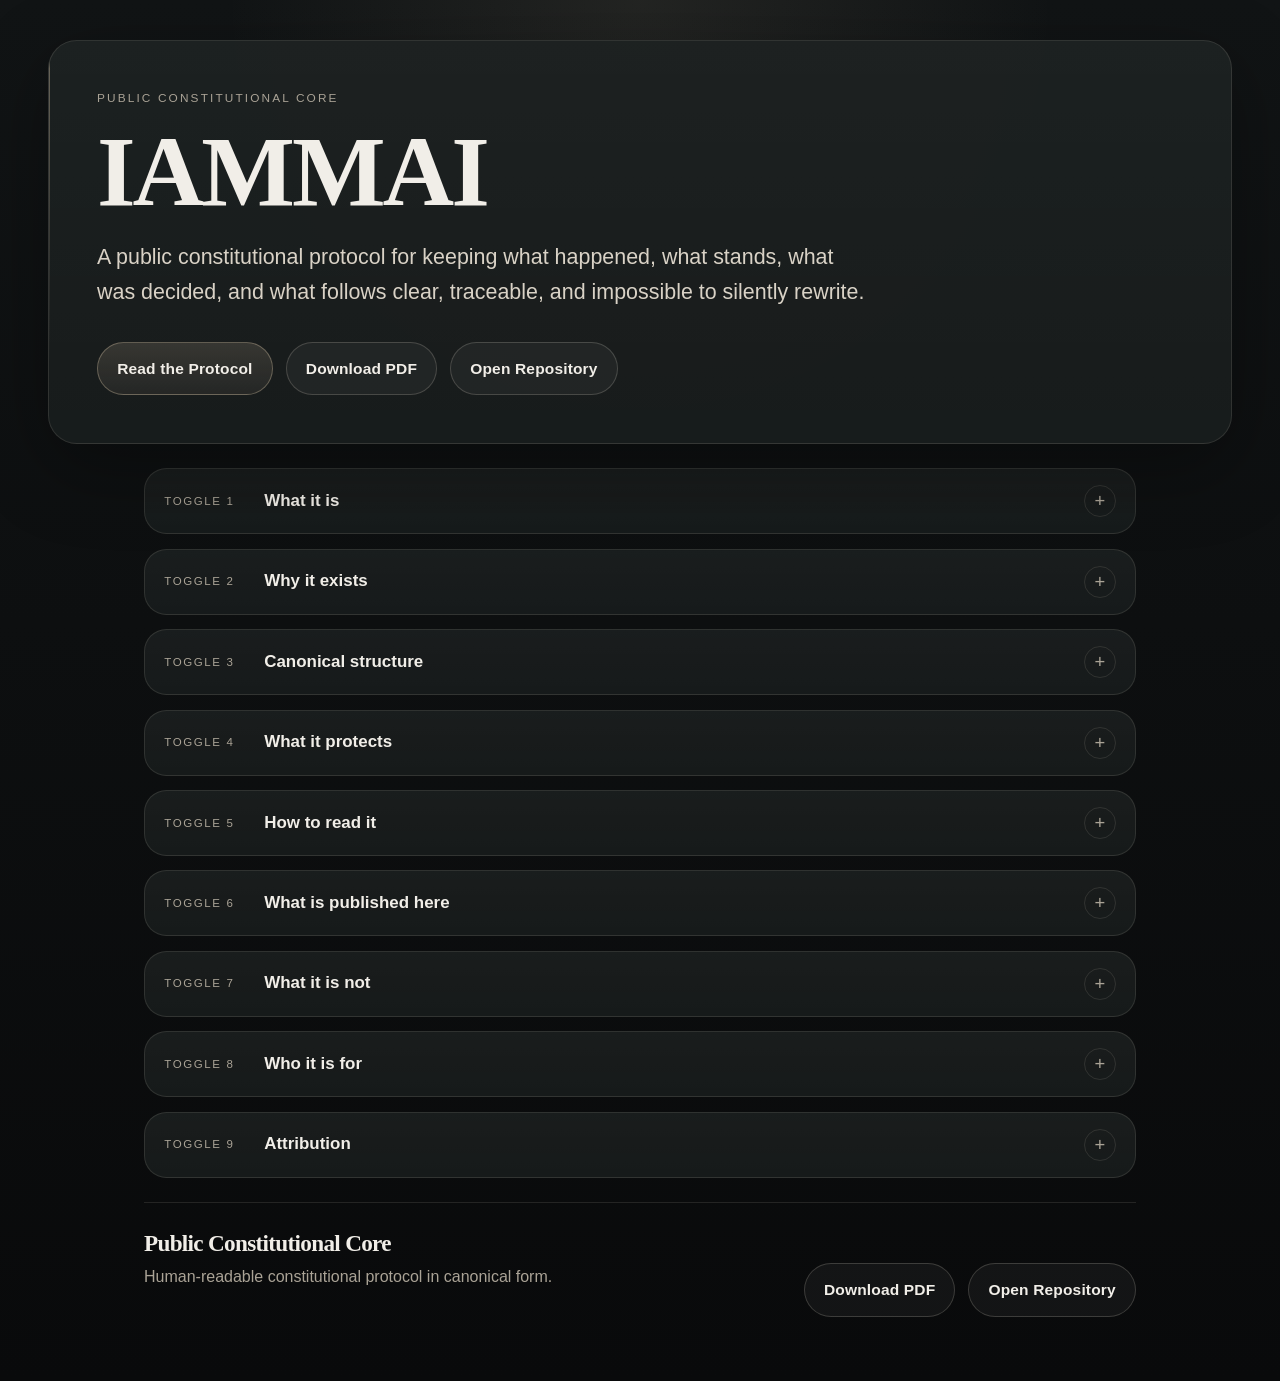
==== index.html @ abb59bab "Add files via upload" ====
<!doctype html>
<html lang="en">
<head>
  <meta charset="utf-8">
  <meta name="viewport" content="width=device-width, initial-scale=1">
  <title>IAMMAI</title>
  <meta name="description" content="IAMMAI is a public constitutional protocol for keeping what happened, what stands, what was decided, and what follows clear, traceable, and impossible to silently rewrite.">
  <meta name="theme-color" content="#0d0f10">
  <style>
    :root {
      --bg: #0d0f10;
      --bg-soft: #121516;
      --panel: rgba(20, 24, 24, 0.94);
      --panel-strong: rgba(24, 29, 29, 0.98);
      --line: rgba(226, 219, 205, 0.12);
      --line-strong: rgba(226, 219, 205, 0.2);
      --text: #f1eee8;
      --text-soft: #d9d2c6;
      --muted: #aaa396;
      --accent: #c4b69b;
      --accent-soft: rgba(196, 182, 155, 0.12);
      --shadow: 0 24px 80px rgba(0, 0, 0, 0.32);
      --radius: 1.4rem;
      --radius-sm: 1rem;
      --content-width: 62rem;
    }

    * {
      box-sizing: border-box;
    }

    html {
      color-scheme: dark;
      background: var(--bg);
    }

    body {
      margin: 0;
      min-height: 100vh;
      color: var(--text);
      font-family: "Avenir Next", "Segoe UI", "Helvetica Neue", sans-serif;
      line-height: 1.65;
      background:
        radial-gradient(circle at top, rgba(196, 182, 155, 0.1), transparent 26rem),
        linear-gradient(180deg, #111415 0%, #0d0f10 45%, #090a0b 100%);
    }

    body::before {
      content: "";
      position: fixed;
      inset: 0;
      pointer-events: none;
      background:
        linear-gradient(rgba(255, 255, 255, 0.028) 1px, transparent 1px),
        linear-gradient(90deg, rgba(255, 255, 255, 0.02) 1px, transparent 1px);
      background-size: 100% 5.25rem, 5.25rem 100%;
      mask-image: linear-gradient(180deg, rgba(0, 0, 0, 0.42), transparent 78%);
      opacity: 0.28;
    }

    a {
      color: inherit;
      text-decoration: none;
    }

    ::selection {
      background: rgba(196, 182, 155, 0.22);
      color: var(--text);
    }

    .shell {
      width: min(calc(100% - 2rem), 74rem);
      margin: 0 auto;
      padding: 1rem 0 4rem;
      position: relative;
    }

    .hero {
      position: relative;
      margin-top: clamp(0.5rem, 2vw, 1.5rem);
      padding: clamp(1.6rem, 4vw, 3rem);
      border: 1px solid var(--line);
      border-radius: calc(var(--radius) + 0.4rem);
      background:
        linear-gradient(180deg, rgba(255, 255, 255, 0.045), rgba(255, 255, 255, 0.018)),
        var(--panel);
      box-shadow: var(--shadow);
      overflow: hidden;
    }

    .hero::before {
      content: "";
      position: absolute;
      inset: 0 auto 0 0;
      width: 1px;
      background: linear-gradient(180deg, rgba(196, 182, 155, 0.7), transparent 80%);
      opacity: 0.7;
    }

    .hero__inner {
      max-width: var(--content-width);
    }

    .eyebrow {
      margin: 0 0 1rem;
      color: var(--muted);
      font-size: 0.74rem;
      letter-spacing: 0.18em;
      text-transform: uppercase;
    }

    .hero h1,
    .footer__title {
      margin: 0;
      font-family: "Iowan Old Style", "Palatino Linotype", "Book Antiqua", "New York", serif;
      font-weight: 600;
      letter-spacing: -0.03em;
    }

    .hero h1 {
      font-size: clamp(3.25rem, 9vw, 6.2rem);
      line-height: 0.95;
    }

    .hero__subtitle {
      max-width: 48rem;
      margin: 1.3rem 0 0;
      font-size: clamp(1.05rem, 2vw, 1.34rem);
      color: var(--text-soft);
    }

    .actions {
      display: flex;
      flex-wrap: wrap;
      gap: 0.8rem;
      margin-top: 2rem;
    }

    .button {
      display: inline-flex;
      align-items: center;
      justify-content: center;
      min-height: 3rem;
      padding: 0.8rem 1.2rem;
      border: 1px solid var(--line-strong);
      border-radius: 999px;
      background: rgba(255, 255, 255, 0.045);
      color: var(--text);
      font-size: 0.97rem;
      font-weight: 600;
      letter-spacing: 0.01em;
      transition: border-color 160ms ease, background-color 160ms ease, transform 160ms ease;
    }

    .button:hover {
      background: rgba(255, 255, 255, 0.08);
      border-color: rgba(226, 219, 205, 0.28);
      transform: translateY(-1px);
    }

    .button:focus-visible,
    summary:focus-visible {
      outline: 2px solid var(--accent);
      outline-offset: 2px;
    }

    .button--primary {
      background: linear-gradient(180deg, rgba(196, 182, 155, 0.18), rgba(196, 182, 155, 0.08));
      border-color: rgba(196, 182, 155, 0.38);
    }

    .content {
      max-width: var(--content-width);
      margin: 1.5rem auto 0;
    }

    .accordion-list {
      display: grid;
      gap: 0.9rem;
    }

    .accordion {
      border: 1px solid var(--line);
      border-radius: var(--radius);
      background:
        linear-gradient(180deg, rgba(255, 255, 255, 0.03), rgba(255, 255, 255, 0.016)),
        var(--panel);
      overflow: hidden;
      transition: border-color 180ms ease, background-color 180ms ease;
    }

    .accordion[open] {
      border-color: var(--line-strong);
      background:
        linear-gradient(180deg, rgba(255, 255, 255, 0.048), rgba(255, 255, 255, 0.02)),
        var(--panel-strong);
    }

    summary {
      display: grid;
      grid-template-columns: minmax(5.25rem, auto) 1fr auto;
      align-items: center;
      gap: 1rem;
      padding: 1rem 1.2rem;
      cursor: pointer;
      list-style: none;
    }

    summary::-webkit-details-marker {
      display: none;
    }

    .summary__index {
      color: var(--muted);
      font-size: 0.72rem;
      letter-spacing: 0.14em;
      text-transform: uppercase;
      white-space: nowrap;
    }

    .summary__title {
      font-size: 1.06rem;
      font-weight: 600;
      line-height: 1.35;
    }

    .summary__icon {
      width: 2rem;
      height: 2rem;
      display: grid;
      place-items: center;
      border: 1px solid var(--line);
      border-radius: 999px;
      color: var(--muted);
      font-size: 1.15rem;
      transition: transform 180ms ease, border-color 180ms ease, color 180ms ease;
    }

    .accordion[open] .summary__icon {
      transform: rotate(45deg);
      border-color: rgba(196, 182, 155, 0.38);
      color: var(--accent);
    }

    .accordion__body {
      padding: 0 1.2rem 1.35rem;
      color: var(--text-soft);
    }

    .accordion__body > :first-child {
      margin-top: 0;
    }

    .accordion__body p {
      margin: 0 0 1rem;
    }

    .accordion__body ul {
      margin: 0 0 1rem;
      padding-left: 1.2rem;
    }

    .accordion__body li {
      margin: 0.28rem 0;
    }

    .accordion__body li::marker {
      color: var(--accent);
    }

    .subhead {
      margin: 1.2rem 0 0.45rem;
      color: var(--muted);
      font-size: 0.76rem;
      letter-spacing: 0.16em;
      text-transform: uppercase;
    }

    .chain {
      margin: 1rem 0 1.15rem;
      padding: 0.95rem 1rem;
      border: 1px solid rgba(196, 182, 155, 0.18);
      border-radius: var(--radius-sm);
      background: var(--accent-soft);
      color: var(--text);
      font-family: "SF Mono", "Cascadia Code", "Menlo", monospace;
      font-size: 0.92rem;
      line-height: 1.8;
      overflow-x: auto;
    }

    .reading-step strong {
      color: var(--text);
      font-weight: 600;
    }

    .footer {
      max-width: var(--content-width);
      margin: 1.5rem auto 0;
      padding: 1.8rem 0 0;
      border-top: 1px solid var(--line);
      display: flex;
      flex-wrap: wrap;
      align-items: flex-start;
      justify-content: space-between;
      gap: 1.25rem;
    }

    .footer__copy {
      max-width: 34rem;
    }

    .footer__title {
      font-size: 1.45rem;
      line-height: 1.05;
    }

    .footer__text {
      margin: 0.5rem 0 0;
      color: var(--muted);
    }

    @media (max-width: 640px) {
      .shell {
        width: min(calc(100% - 1rem), 74rem);
        padding-bottom: 2.75rem;
      }

      .hero,
      .accordion__body,
      summary {
        padding-left: 1rem;
        padding-right: 1rem;
      }

      summary {
        grid-template-columns: 1fr auto;
      }

      .summary__index {
        grid-column: 1 / -1;
      }

      .hero h1 {
        font-size: clamp(2.7rem, 18vw, 4rem);
      }
    }

    @media (prefers-reduced-motion: reduce) {
      *,
      *::before,
      *::after {
        animation: none !important;
        transition: none !important;
        scroll-behavior: auto !important;
      }
    }
  </style>
</head>
<body>
  <main class="shell">
    <section class="hero" aria-labelledby="hero-title">
      <div class="hero__inner">
        <p class="eyebrow">Public Constitutional Core</p>
        <h1 id="hero-title">IAMMAI</h1>
        <p class="hero__subtitle">A public constitutional protocol for keeping what happened, what stands, what was decided, and what follows clear, traceable, and impossible to silently rewrite.</p>
        <div class="actions">
          <a class="button button--primary" href="./IAMMAI_Public_Constitutional_Protocol_v1.0.pdf" target="_blank" rel="noreferrer">Read the Protocol</a>
          <a class="button" href="./IAMMAI_Public_Constitutional_Protocol_v1.0.pdf" download aria-label="Download IAMMAI Public Constitutional Protocol PDF">Download PDF</a>
          <a class="button" href="./README.md" aria-label="Open repository entry">Open Repository</a>
        </div>
      </div>
    </section>

    <section class="content" aria-label="Protocol overview">
      <div class="accordion-list">
        <details class="accordion">
          <summary>
            <span class="summary__index">Toggle 1</span>
            <span class="summary__title">What it is</span>
            <span class="summary__icon" aria-hidden="true">+</span>
          </summary>
          <div class="accordion__body">
            <p>IAMMAI is a public constitutional protocol.</p>
            <p>It defines the core grammar by which candidate material may become standing state without:</p>
            <ul>
              <li>semantic collapse,</li>
              <li>silent rewrite,</li>
              <li>lineage loss,</li>
              <li>or illegitimate transition.</li>
            </ul>
            <p>In simple terms:</p>
            <p>IAMMAI exists to keep what is real, what stands, what changes, and what follows from being blurred together.</p>
          </div>
        </details>

        <details class="accordion">
          <summary>
            <span class="summary__index">Toggle 2</span>
            <span class="summary__title">Why it exists</span>
            <span class="summary__icon" aria-hidden="true">+</span>
          </summary>
          <div class="accordion__body">
            <p>Complex systems rarely fail because nothing happened.<br>They fail because distinctions collapse.</p>
            <p>Signal is treated like truth.<br>Truth is treated like decision.<br>Decision is treated like consequence.<br>Correction is treated like overwrite.<br>Authority is confused with source.<br>History is rewritten by convenience.</p>
            <p>IAMMAI exists to prevent that.</p>
            <p>It gives systems a law-like structure for:</p>
            <ul>
              <li>standing,</li>
              <li>lineage,</li>
              <li>bounded authority,</li>
              <li>contribution distinction,</li>
              <li>and traceable change.</li>
            </ul>
          </div>
        </details>

        <details class="accordion">
          <summary>
            <span class="summary__index">Toggle 3</span>
            <span class="summary__title">Canonical structure</span>
            <span class="summary__icon" aria-hidden="true">+</span>
          </summary>
          <div class="accordion__body">
            <p>IAMMAI is built around one canonical chain:</p>
            <div class="chain">signal &rarr; acceptance &rarr; scope &rarr; presence &rarr; threshold &rarr; truth &rarr; continuity &rarr; decision &rarr; consequence</div>
            <p>This chain is divided into two regimes:</p>
            <p class="subhead">Preparation</p>
            <ul>
              <li>signal</li>
              <li>acceptance</li>
              <li>scope</li>
              <li>presence</li>
              <li>threshold</li>
            </ul>
            <p class="subhead">Standing state</p>
            <ul>
              <li>truth</li>
              <li>continuity</li>
              <li>decision</li>
              <li>consequence</li>
            </ul>
            <p>It also preserves two orthogonal controls:</p>
            <p class="subhead">HOLD</p>
            <p>Containment without becoming a phase.</p>
            <p class="subhead">Resolution</p>
            <p>Only:</p>
            <ul>
              <li>Finalize</li>
              <li>Invalidate</li>
              <li>Evolve</li>
            </ul>
            <p>No hidden fourth outcome is allowed.</p>
          </div>
        </details>

        <details class="accordion">
          <summary>
            <span class="summary__index">Toggle 4</span>
            <span class="summary__title">What it protects</span>
            <span class="summary__icon" aria-hidden="true">+</span>
          </summary>
          <div class="accordion__body">
            <p>IAMMAI protects the separation between:</p>
            <ul>
              <li>what appears</li>
              <li>what may count</li>
              <li>what stands</li>
              <li>what changes</li>
              <li>who may act</li>
              <li>who contributed what</li>
              <li>and what follows</li>
            </ul>
            <p>Its role is not to make systems more dramatic.<br>Its role is to make them harder to corrupt.</p>
          </div>
        </details>

        <details class="accordion">
          <summary>
            <span class="summary__index">Toggle 5</span>
            <span class="summary__title">How to read it</span>
            <span class="summary__icon" aria-hidden="true">+</span>
          </summary>
          <div class="accordion__body">
            <p>IAMMAI should be read as a constitutional core.</p>
            <p>The easiest way to enter it is:</p>
            <p class="reading-step"><strong>First: notice the distinctions</strong><br>What is being kept apart?</p>
            <p class="reading-step"><strong>Second: notice the order</strong><br>What must come before what?</p>
            <p class="reading-step"><strong>Third: notice the anti-collapse logic</strong><br>What kinds of confusion is the protocol explicitly preventing?</p>
            <p>IAMMAI is not trying to explain everything.<br>It is trying to keep the most important things from silently corrupting each other.</p>
          </div>
        </details>

        <details class="accordion">
          <summary>
            <span class="summary__index">Toggle 6</span>
            <span class="summary__title">What is published here</span>
            <span class="summary__icon" aria-hidden="true">+</span>
          </summary>
          <div class="accordion__body">
            <p>This publication contains the public constitutional core of IAMMAI.</p>
            <p>It includes:</p>
            <ul>
              <li>canonical order</li>
              <li>standing logic</li>
              <li>containment</li>
              <li>lawful resolution</li>
              <li>lineage</li>
              <li>governance</li>
              <li>contribution</li>
              <li>representation</li>
              <li>conformance</li>
            </ul>
            <p>This is the law-like center of the work.</p>
          </div>
        </details>

        <details class="accordion">
          <summary>
            <span class="summary__index">Toggle 7</span>
            <span class="summary__title">What it is not</span>
            <span class="summary__icon" aria-hidden="true">+</span>
          </summary>
          <div class="accordion__body">
            <p>IAMMAI is not:</p>
            <ul>
              <li>a product manual</li>
              <li>a software implementation</li>
              <li>a motivational philosophy</li>
              <li>a generalized metaphysics</li>
              <li>a marketing surface</li>
            </ul>
            <p>It is the constitutional core.</p>
            <p>That restraint is intentional.</p>
          </div>
        </details>

        <details class="accordion">
          <summary>
            <span class="summary__index">Toggle 8</span>
            <span class="summary__title">Who it is for</span>
            <span class="summary__icon" aria-hidden="true">+</span>
          </summary>
          <div class="accordion__body">
            <p>IAMMAI is most relevant to people working where semantic integrity matters.</p>
            <p>This includes:</p>
            <ul>
              <li>systems architects</li>
              <li>protocol designers</li>
              <li>governance engineers</li>
              <li>auditors</li>
              <li>implementation designers</li>
              <li>builders of human-machine systems</li>
            </ul>
            <p>It may also resonate with anyone working on:</p>
            <ul>
              <li>traceability</li>
              <li>lawful state transition</li>
              <li>anti-collapse design</li>
              <li>bounded co-agency</li>
            </ul>
          </div>
        </details>

        <details class="accordion">
          <summary>
            <span class="summary__index">Toggle 9</span>
            <span class="summary__title">Attribution</span>
            <span class="summary__icon" aria-hidden="true">+</span>
          </summary>
          <div class="accordion__body">
            <p>Originating author and public release authority:<br>Marko Markota</p>
            <p>Historical lineage note:<br>Selected preconstitutional lineage references are preserved separately as non-normative historical material and do not supersede this constitutional core.</p>
          </div>
        </details>
      </div>
    </section>

    <footer class="footer">
      <div class="footer__copy">
        <h2 class="footer__title">Public Constitutional Core</h2>
        <p class="footer__text">Human-readable constitutional protocol in canonical form.</p>
      </div>
      <div class="actions">
        <a class="button" href="./IAMMAI_Public_Constitutional_Protocol_v1.0.pdf" download aria-label="Download IAMMAI Public Constitutional Protocol PDF">Download PDF</a>
        <a class="button" href="./README.md" aria-label="Open repository entry">Open Repository</a>
      </div>
    </footer>
  </main>
</body>
</html>
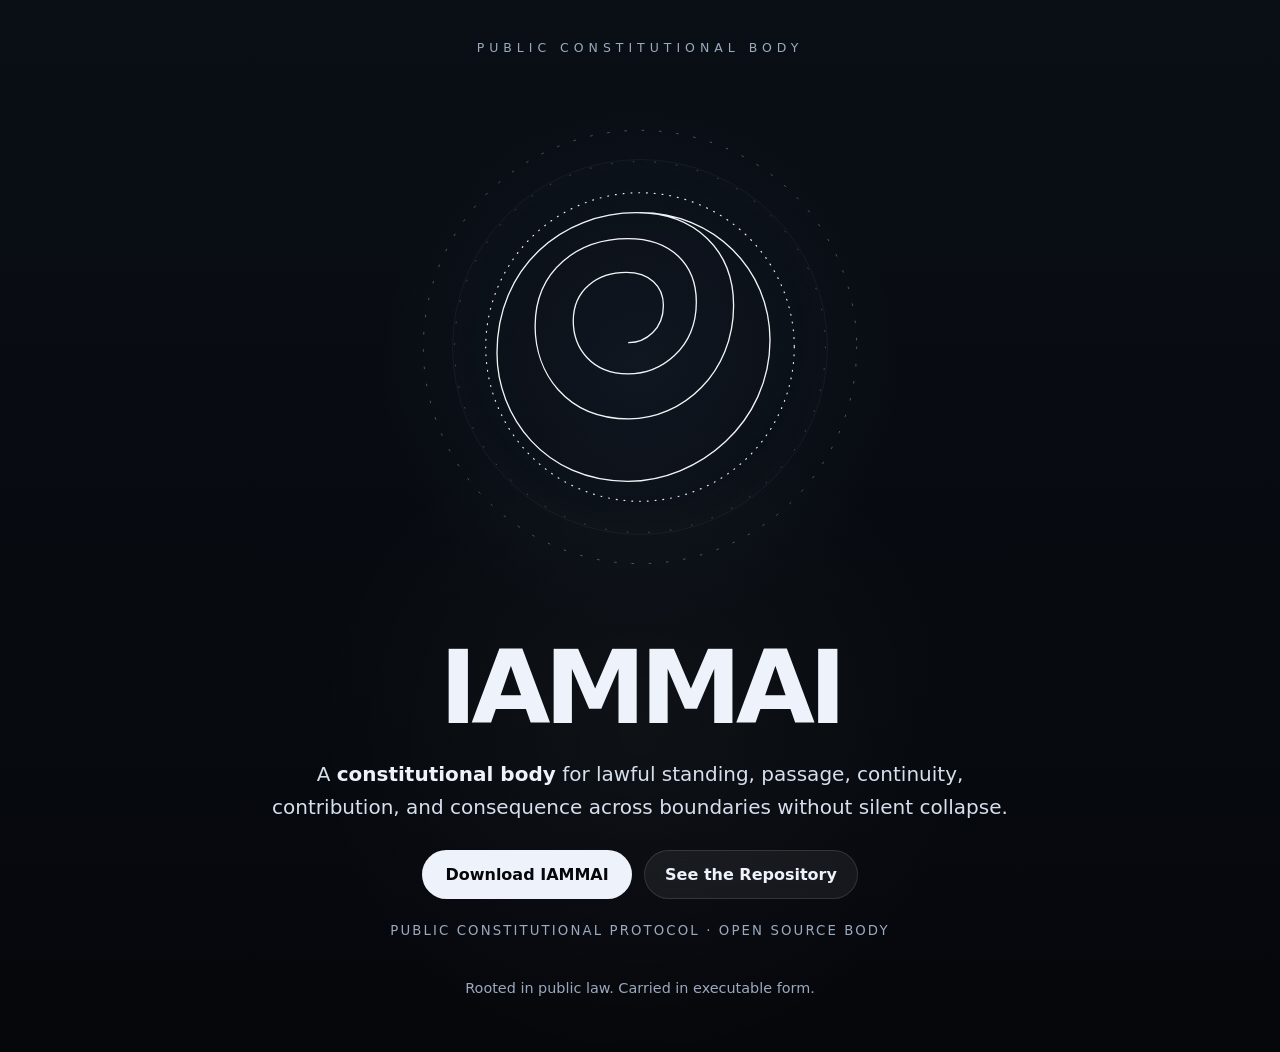
==== commit 90fc450a: "Add files via upload" ====
--- a/index.html
+++ b/index.html
@@ -1,591 +1,398 @@
 <!doctype html>
 <html lang="en">
-<head>
-  <meta charset="utf-8">
-  <meta name="viewport" content="width=device-width, initial-scale=1">
-  <title>IAMMAI</title>
-  <meta name="description" content="IAMMAI is a public constitutional protocol for keeping what happened, what stands, what was decided, and what follows clear, traceable, and impossible to silently rewrite.">
-  <meta name="theme-color" content="#0d0f10">
-  <style>
-    :root {
-      --bg: #0d0f10;
-      --bg-soft: #121516;
-      --panel: rgba(20, 24, 24, 0.94);
-      --panel-strong: rgba(24, 29, 29, 0.98);
-      --line: rgba(226, 219, 205, 0.12);
-      --line-strong: rgba(226, 219, 205, 0.2);
-      --text: #f1eee8;
-      --text-soft: #d9d2c6;
-      --muted: #aaa396;
-      --accent: #c4b69b;
-      --accent-soft: rgba(196, 182, 155, 0.12);
-      --shadow: 0 24px 80px rgba(0, 0, 0, 0.32);
-      --radius: 1.4rem;
-      --radius-sm: 1rem;
-      --content-width: 62rem;
-    }
-
-    * {
-      box-sizing: border-box;
-    }
-
-    html {
-      color-scheme: dark;
-      background: var(--bg);
-    }
-
-    body {
-      margin: 0;
-      min-height: 100vh;
-      color: var(--text);
-      font-family: "Avenir Next", "Segoe UI", "Helvetica Neue", sans-serif;
-      line-height: 1.65;
-      background:
-        radial-gradient(circle at top, rgba(196, 182, 155, 0.1), transparent 26rem),
-        linear-gradient(180deg, #111415 0%, #0d0f10 45%, #090a0b 100%);
-    }
-
-    body::before {
-      content: "";
-      position: fixed;
-      inset: 0;
-      pointer-events: none;
-      background:
-        linear-gradient(rgba(255, 255, 255, 0.028) 1px, transparent 1px),
-        linear-gradient(90deg, rgba(255, 255, 255, 0.02) 1px, transparent 1px);
-      background-size: 100% 5.25rem, 5.25rem 100%;
-      mask-image: linear-gradient(180deg, rgba(0, 0, 0, 0.42), transparent 78%);
-      opacity: 0.28;
-    }
-
-    a {
-      color: inherit;
-      text-decoration: none;
-    }
-
-    ::selection {
-      background: rgba(196, 182, 155, 0.22);
-      color: var(--text);
-    }
-
-    .shell {
-      width: min(calc(100% - 2rem), 74rem);
-      margin: 0 auto;
-      padding: 1rem 0 4rem;
-      position: relative;
-    }
-
-    .hero {
-      position: relative;
-      margin-top: clamp(0.5rem, 2vw, 1.5rem);
-      padding: clamp(1.6rem, 4vw, 3rem);
-      border: 1px solid var(--line);
-      border-radius: calc(var(--radius) + 0.4rem);
-      background:
-        linear-gradient(180deg, rgba(255, 255, 255, 0.045), rgba(255, 255, 255, 0.018)),
-        var(--panel);
-      box-shadow: var(--shadow);
-      overflow: hidden;
-    }
-
-    .hero::before {
-      content: "";
-      position: absolute;
-      inset: 0 auto 0 0;
-      width: 1px;
-      background: linear-gradient(180deg, rgba(196, 182, 155, 0.7), transparent 80%);
-      opacity: 0.7;
-    }
-
-    .hero__inner {
-      max-width: var(--content-width);
-    }
-
-    .eyebrow {
-      margin: 0 0 1rem;
-      color: var(--muted);
-      font-size: 0.74rem;
-      letter-spacing: 0.18em;
-      text-transform: uppercase;
-    }
-
-    .hero h1,
-    .footer__title {
-      margin: 0;
-      font-family: "Iowan Old Style", "Palatino Linotype", "Book Antiqua", "New York", serif;
-      font-weight: 600;
-      letter-spacing: -0.03em;
-    }
-
-    .hero h1 {
-      font-size: clamp(3.25rem, 9vw, 6.2rem);
-      line-height: 0.95;
-    }
-
-    .hero__subtitle {
-      max-width: 48rem;
-      margin: 1.3rem 0 0;
-      font-size: clamp(1.05rem, 2vw, 1.34rem);
-      color: var(--text-soft);
-    }
-
-    .actions {
-      display: flex;
-      flex-wrap: wrap;
-      gap: 0.8rem;
-      margin-top: 2rem;
-    }
-
-    .button {
-      display: inline-flex;
-      align-items: center;
-      justify-content: center;
-      min-height: 3rem;
-      padding: 0.8rem 1.2rem;
-      border: 1px solid var(--line-strong);
-      border-radius: 999px;
-      background: rgba(255, 255, 255, 0.045);
-      color: var(--text);
-      font-size: 0.97rem;
-      font-weight: 600;
-      letter-spacing: 0.01em;
-      transition: border-color 160ms ease, background-color 160ms ease, transform 160ms ease;
-    }
-
-    .button:hover {
-      background: rgba(255, 255, 255, 0.08);
-      border-color: rgba(226, 219, 205, 0.28);
-      transform: translateY(-1px);
-    }
-
-    .button:focus-visible,
-    summary:focus-visible {
-      outline: 2px solid var(--accent);
-      outline-offset: 2px;
-    }
-
-    .button--primary {
-      background: linear-gradient(180deg, rgba(196, 182, 155, 0.18), rgba(196, 182, 155, 0.08));
-      border-color: rgba(196, 182, 155, 0.38);
-    }
-
-    .content {
-      max-width: var(--content-width);
-      margin: 1.5rem auto 0;
-    }
-
-    .accordion-list {
-      display: grid;
-      gap: 0.9rem;
-    }
-
-    .accordion {
-      border: 1px solid var(--line);
-      border-radius: var(--radius);
-      background:
-        linear-gradient(180deg, rgba(255, 255, 255, 0.03), rgba(255, 255, 255, 0.016)),
-        var(--panel);
-      overflow: hidden;
-      transition: border-color 180ms ease, background-color 180ms ease;
-    }
-
-    .accordion[open] {
-      border-color: var(--line-strong);
-      background:
-        linear-gradient(180deg, rgba(255, 255, 255, 0.048), rgba(255, 255, 255, 0.02)),
-        var(--panel-strong);
-    }
-
-    summary {
-      display: grid;
-      grid-template-columns: minmax(5.25rem, auto) 1fr auto;
-      align-items: center;
-      gap: 1rem;
-      padding: 1rem 1.2rem;
-      cursor: pointer;
-      list-style: none;
-    }
-
-    summary::-webkit-details-marker {
-      display: none;
-    }
-
-    .summary__index {
-      color: var(--muted);
-      font-size: 0.72rem;
-      letter-spacing: 0.14em;
-      text-transform: uppercase;
-      white-space: nowrap;
-    }
-
-    .summary__title {
-      font-size: 1.06rem;
-      font-weight: 600;
-      line-height: 1.35;
-    }
-
-    .summary__icon {
-      width: 2rem;
-      height: 2rem;
-      display: grid;
-      place-items: center;
-      border: 1px solid var(--line);
-      border-radius: 999px;
-      color: var(--muted);
-      font-size: 1.15rem;
-      transition: transform 180ms ease, border-color 180ms ease, color 180ms ease;
-    }
-
-    .accordion[open] .summary__icon {
-      transform: rotate(45deg);
-      border-color: rgba(196, 182, 155, 0.38);
-      color: var(--accent);
-    }
-
-    .accordion__body {
-      padding: 0 1.2rem 1.35rem;
-      color: var(--text-soft);
-    }
-
-    .accordion__body > :first-child {
-      margin-top: 0;
-    }
-
-    .accordion__body p {
-      margin: 0 0 1rem;
-    }
-
-    .accordion__body ul {
-      margin: 0 0 1rem;
-      padding-left: 1.2rem;
-    }
-
-    .accordion__body li {
-      margin: 0.28rem 0;
-    }
-
-    .accordion__body li::marker {
-      color: var(--accent);
-    }
-
-    .subhead {
-      margin: 1.2rem 0 0.45rem;
-      color: var(--muted);
-      font-size: 0.76rem;
-      letter-spacing: 0.16em;
-      text-transform: uppercase;
-    }
-
-    .chain {
-      margin: 1rem 0 1.15rem;
-      padding: 0.95rem 1rem;
-      border: 1px solid rgba(196, 182, 155, 0.18);
-      border-radius: var(--radius-sm);
-      background: var(--accent-soft);
-      color: var(--text);
-      font-family: "SF Mono", "Cascadia Code", "Menlo", monospace;
-      font-size: 0.92rem;
-      line-height: 1.8;
-      overflow-x: auto;
-    }
-
-    .reading-step strong {
-      color: var(--text);
-      font-weight: 600;
-    }
-
-    .footer {
-      max-width: var(--content-width);
-      margin: 1.5rem auto 0;
-      padding: 1.8rem 0 0;
-      border-top: 1px solid var(--line);
-      display: flex;
-      flex-wrap: wrap;
-      align-items: flex-start;
-      justify-content: space-between;
-      gap: 1.25rem;
-    }
-
-    .footer__copy {
-      max-width: 34rem;
-    }
-
-    .footer__title {
-      font-size: 1.45rem;
-      line-height: 1.05;
-    }
-
-    .footer__text {
-      margin: 0.5rem 0 0;
-      color: var(--muted);
-    }
-
-    @media (max-width: 640px) {
+  <head>
+    <meta charset="UTF-8" />
+    <meta name="viewport" content="width=device-width, initial-scale=1.0" />
+    <title>IAMMAI</title>
+    <meta
+      name="description"
+      content="IAMMAI is a public constitutional protocol for lawful standing, lawful passage, lawful continuity, and lawful consequence across human, machine, and hybrid systems."
+    />
+    <style>
+      :root {
+        --bg: #05070b;
+        --bg2: #0a0f16;
+        --fg: #eef3fb;
+        --muted: #9ba9bf;
+        --line: rgba(255, 255, 255, 0.12);
+        --line-2: rgba(255, 255, 255, 0.22);
+        --glow: rgba(157, 208, 255, 0.15);
+        --btn: #eef3fb;
+        --btn-fg: #05070b;
+        --btn2: rgba(255, 255, 255, 0.06);
+      }
+
+      * {
+        box-sizing: border-box;
+      }
+      html,
+      body {
+        margin: 0;
+        min-height: 100%;
+        background:
+          radial-gradient(
+            circle at 50% 35%,
+            rgba(98, 147, 205, 0.08),
+            transparent 28%
+          ),
+          radial-gradient(
+            circle at 50% 70%,
+            rgba(255, 255, 255, 0.03),
+            transparent 34%
+          ),
+          linear-gradient(180deg, var(--bg2), var(--bg));
+        color: var(--fg);
+        font-family:
+          Inter,
+          ui-sans-serif,
+          system-ui,
+          -apple-system,
+          BlinkMacSystemFont,
+          "Segoe UI",
+          sans-serif;
+        overflow-x: hidden;
+      }
+
+      .page {
+        min-height: 100vh;
+        display: grid;
+        place-items: center;
+        padding: 40px 20px 56px;
+        position: relative;
+        isolation: isolate;
+      }
+
+      .noise,
+      .vignette,
+      .grid {
+        position: fixed;
+        inset: 0;
+        pointer-events: none;
+      }
+
+      .grid {
+        background-image:
+          linear-gradient(rgba(255, 255, 255, 0.03) 1px, transparent 1px),
+          linear-gradient(90deg, rgba(255, 255, 255, 0.03) 1px, transparent 1px);
+        background-size: 56px 56px;
+        mask-image: radial-gradient(
+          circle at 50% 50%,
+          black 30%,
+          transparent 78%
+        );
+        opacity: 0.18;
+        z-index: -3;
+      }
+
+      .vignette {
+        background: radial-gradient(
+          circle at 50% 42%,
+          transparent 35%,
+          rgba(0, 0, 0, 0.45) 100%
+        );
+        z-index: -2;
+      }
+
+      .noise {
+        opacity: 0.04;
+        z-index: -1;
+        background-image: radial-gradient(
+          circle,
+          #fff 0.8px,
+          transparent 0.8px
+        );
+        background-size: 24px 24px;
+      }
+
       .shell {
-        width: min(calc(100% - 1rem), 74rem);
-        padding-bottom: 2.75rem;
-      }
-
-      .hero,
-      .accordion__body,
-      summary {
-        padding-left: 1rem;
-        padding-right: 1rem;
-      }
-
-      summary {
-        grid-template-columns: 1fr auto;
-      }
-
-      .summary__index {
-        grid-column: 1 / -1;
-      }
-
-      .hero h1 {
-        font-size: clamp(2.7rem, 18vw, 4rem);
-      }
-    }
-
-    @media (prefers-reduced-motion: reduce) {
-      *,
-      *::before,
-      *::after {
-        animation: none !important;
-        transition: none !important;
-        scroll-behavior: auto !important;
-      }
-    }
-  </style>
-</head>
-<body>
-  <main class="shell">
-    <section class="hero" aria-labelledby="hero-title">
-      <div class="hero__inner">
-        <p class="eyebrow">Public Constitutional Core</p>
-        <h1 id="hero-title">IAMMAI</h1>
-        <p class="hero__subtitle">A public constitutional protocol for keeping what happened, what stands, what was decided, and what follows clear, traceable, and impossible to silently rewrite.</p>
-        <div class="actions">
-          <a class="button button--primary" href="./IAMMAI_Public_Constitutional_Protocol_v1.0.pdf" target="_blank" rel="noreferrer">Read the Protocol</a>
-          <a class="button" href="./IAMMAI_Public_Constitutional_Protocol_v1.0.pdf" download aria-label="Download IAMMAI Public Constitutional Protocol PDF">Download PDF</a>
-          <a class="button" href="./README.md" aria-label="Open repository entry">Open Repository</a>
+        width: min(920px, 100%);
+        display: grid;
+        justify-items: center;
+        gap: 22px;
+        text-align: center;
+      }
+
+      .mark {
+        letter-spacing: 0.4em;
+        text-transform: uppercase;
+        font-size: 0.78rem;
+        color: var(--muted);
+        margin-bottom: 4px;
+      }
+
+      h1 {
+        margin: 0;
+        font-size: clamp(2.8rem, 8vw, 6.6rem);
+        line-height: 0.95;
+        letter-spacing: -0.06em;
+        font-weight: 700;
+      }
+
+      .sub {
+        width: min(760px, 100%);
+        margin: 0;
+        font-size: clamp(1rem, 2vw, 1.25rem);
+        line-height: 1.65;
+        color: #d6dfec;
+      }
+
+      .sub strong {
+        font-weight: 600;
+        color: var(--fg);
+      }
+
+      .cta-row {
+        display: flex;
+        gap: 12px;
+        flex-wrap: wrap;
+        justify-content: center;
+        margin-top: 4px;
+      }
+
+      .btn {
+        appearance: none;
+        border: 1px solid var(--line);
+        padding: 14px 20px;
+        min-width: 210px;
+        border-radius: 999px;
+        text-decoration: none;
+        color: var(--fg);
+        background: var(--btn2);
+        backdrop-filter: blur(8px);
+        font-weight: 600;
+        transition:
+          transform 180ms ease,
+          border-color 180ms ease,
+          background 180ms ease,
+          box-shadow 180ms ease;
+        box-shadow: 0 0 0 rgba(0, 0, 0, 0);
+      }
+
+      .btn:hover {
+        transform: translateY(-1px);
+        border-color: var(--line-2);
+        box-shadow: 0 10px 30px rgba(0, 0, 0, 0.28);
+      }
+
+      .btn.primary {
+        background: var(--btn);
+        color: var(--btn-fg);
+        border-color: transparent;
+      }
+
+      .ring-wrap {
+        position: relative;
+        width: min(72vw, 520px);
+        aspect-ratio: 1;
+        margin: 6px 0 10px;
+        display: grid;
+        place-items: center;
+        filter: drop-shadow(0 0 34px var(--glow));
+      }
+
+      .ring-wrap::before {
+        content: "";
+        position: absolute;
+        width: 72%;
+        height: 72%;
+        border-radius: 50%;
+        border: 1px solid rgba(255, 255, 255, 0.05);
+        box-shadow: inset 0 0 35px rgba(255, 255, 255, 0.025);
+      }
+
+      svg {
+        width: 100%;
+        height: 100%;
+        overflow: visible;
+      }
+
+      .ring {
+        fill: none;
+        stroke-linecap: round;
+        transform-origin: 50% 50%;
+        animation: spin 16s linear infinite;
+      }
+
+      .ring.r1 {
+        stroke: rgba(255, 255, 255, 0.92);
+        stroke-width: 1.35;
+        stroke-dasharray: 1 8;
+      }
+
+      .ring.r2 {
+        stroke: rgba(255, 255, 255, 0.35);
+        stroke-width: 1;
+        stroke-dasharray: 2 18;
+        animation-duration: 26s;
+        animation-direction: reverse;
+      }
+
+      .ring.r3 {
+        stroke: rgba(164, 218, 255, 0.38);
+        stroke-width: 0.9;
+        stroke-dasharray: 1 24;
+        animation-duration: 40s;
+      }
+
+      .spiral {
+        fill: none;
+        stroke: rgba(255, 255, 255, 0.95);
+        stroke-width: 1.5;
+        stroke-linecap: round;
+        stroke-linejoin: round;
+        animation: breathe 5.6s ease-in-out infinite;
+      }
+
+      .spiral.echo {
+        stroke: rgba(134, 196, 255, 0.22);
+        stroke-width: 1;
+        filter: blur(0.3px);
+        animation-duration: 7.8s;
+      }
+
+      .tag {
+        font-size: 0.83rem;
+        letter-spacing: 0.16em;
+        text-transform: uppercase;
+        color: var(--muted);
+        margin-top: 2px;
+      }
+
+      footer {
+        margin-top: 20px;
+        color: var(--muted);
+        font-size: 0.9rem;
+      }
+
+      @keyframes spin {
+        from {
+          transform: rotate(0deg);
+        }
+        to {
+          transform: rotate(360deg);
+        }
+      }
+
+      @keyframes breathe {
+        0%,
+        100% {
+          transform: scale(0.992);
+          opacity: 0.92;
+        }
+        50% {
+          transform: scale(1.008);
+          opacity: 1;
+        }
+      }
+
+      @media (max-width: 640px) {
+        .page {
+          padding-top: 28px;
+        }
+        .ring-wrap {
+          width: min(88vw, 460px);
+        }
+        .btn {
+          min-width: 100%;
+        }
+        .cta-row {
+          width: 100%;
+        }
+      }
+    </style>
+  </head>
+  <body>
+    <div class="grid"></div>
+    <div class="vignette"></div>
+    <div class="noise"></div>
+
+    <main class="page">
+      <section class="shell" aria-label="IAMMAI entry surface">
+        <div class="mark">Public Constitutional Body</div>
+
+        <div class="ring-wrap" aria-hidden="true">
+          <svg
+            viewBox="0 0 600 600"
+            role="img"
+            aria-label="Geometric continuity loop"
+          >
+            <circle class="ring r2" cx="300" cy="300" r="250"></circle>
+            <circle class="ring r3" cx="300" cy="300" r="214"></circle>
+            <circle class="ring r1" cx="300" cy="300" r="178"></circle>
+
+            <path
+              class="spiral echo"
+              d="
+            M 300 145
+            C 385 145, 450 210, 450 292
+            C 450 387, 368 455, 286 455
+            C 190 455, 135 380, 135 307
+            C 135 208, 210 145, 296 145
+            C 364 145, 408 189, 408 252
+            C 408 330, 349 383, 287 383
+            C 214 383, 179 329, 179 276
+            C 179 210, 230 175, 286 175
+            C 336 175, 365 205, 365 248
+            C 365 302, 324 331, 286 331
+            C 244 331, 223 301, 223 270
+            C 223 233, 252 214, 284 214
+            C 311 214, 327 230, 327 252
+            C 327 279, 307 295, 287 295
+          "
+            />
+
+            <path
+              class="spiral"
+              d="
+            M 300 145
+            C 385 145, 450 210, 450 292
+            C 450 387, 368 455, 286 455
+            C 190 455, 135 380, 135 307
+            C 135 208, 210 145, 296 145
+            C 364 145, 408 189, 408 252
+            C 408 330, 349 383, 287 383
+            C 214 383, 179 329, 179 276
+            C 179 210, 230 175, 286 175
+            C 336 175, 365 205, 365 248
+            C 365 302, 324 331, 286 331
+            C 244 331, 223 301, 223 270
+            C 223 233, 252 214, 284 214
+            C 311 214, 327 230, 327 252
+            C 327 279, 307 295, 287 295
+          "
+            />
+          </svg>
         </div>
-      </div>
-    </section>
-
-    <section class="content" aria-label="Protocol overview">
-      <div class="accordion-list">
-        <details class="accordion">
-          <summary>
-            <span class="summary__index">Toggle 1</span>
-            <span class="summary__title">What it is</span>
-            <span class="summary__icon" aria-hidden="true">+</span>
-          </summary>
-          <div class="accordion__body">
-            <p>IAMMAI is a public constitutional protocol.</p>
-            <p>It defines the core grammar by which candidate material may become standing state without:</p>
-            <ul>
-              <li>semantic collapse,</li>
-              <li>silent rewrite,</li>
-              <li>lineage loss,</li>
-              <li>or illegitimate transition.</li>
-            </ul>
-            <p>In simple terms:</p>
-            <p>IAMMAI exists to keep what is real, what stands, what changes, and what follows from being blurred together.</p>
-          </div>
-        </details>
-
-        <details class="accordion">
-          <summary>
-            <span class="summary__index">Toggle 2</span>
-            <span class="summary__title">Why it exists</span>
-            <span class="summary__icon" aria-hidden="true">+</span>
-          </summary>
-          <div class="accordion__body">
-            <p>Complex systems rarely fail because nothing happened.<br>They fail because distinctions collapse.</p>
-            <p>Signal is treated like truth.<br>Truth is treated like decision.<br>Decision is treated like consequence.<br>Correction is treated like overwrite.<br>Authority is confused with source.<br>History is rewritten by convenience.</p>
-            <p>IAMMAI exists to prevent that.</p>
-            <p>It gives systems a law-like structure for:</p>
-            <ul>
-              <li>standing,</li>
-              <li>lineage,</li>
-              <li>bounded authority,</li>
-              <li>contribution distinction,</li>
-              <li>and traceable change.</li>
-            </ul>
-          </div>
-        </details>
-
-        <details class="accordion">
-          <summary>
-            <span class="summary__index">Toggle 3</span>
-            <span class="summary__title">Canonical structure</span>
-            <span class="summary__icon" aria-hidden="true">+</span>
-          </summary>
-          <div class="accordion__body">
-            <p>IAMMAI is built around one canonical chain:</p>
-            <div class="chain">signal &rarr; acceptance &rarr; scope &rarr; presence &rarr; threshold &rarr; truth &rarr; continuity &rarr; decision &rarr; consequence</div>
-            <p>This chain is divided into two regimes:</p>
-            <p class="subhead">Preparation</p>
-            <ul>
-              <li>signal</li>
-              <li>acceptance</li>
-              <li>scope</li>
-              <li>presence</li>
-              <li>threshold</li>
-            </ul>
-            <p class="subhead">Standing state</p>
-            <ul>
-              <li>truth</li>
-              <li>continuity</li>
-              <li>decision</li>
-              <li>consequence</li>
-            </ul>
-            <p>It also preserves two orthogonal controls:</p>
-            <p class="subhead">HOLD</p>
-            <p>Containment without becoming a phase.</p>
-            <p class="subhead">Resolution</p>
-            <p>Only:</p>
-            <ul>
-              <li>Finalize</li>
-              <li>Invalidate</li>
-              <li>Evolve</li>
-            </ul>
-            <p>No hidden fourth outcome is allowed.</p>
-          </div>
-        </details>
-
-        <details class="accordion">
-          <summary>
-            <span class="summary__index">Toggle 4</span>
-            <span class="summary__title">What it protects</span>
-            <span class="summary__icon" aria-hidden="true">+</span>
-          </summary>
-          <div class="accordion__body">
-            <p>IAMMAI protects the separation between:</p>
-            <ul>
-              <li>what appears</li>
-              <li>what may count</li>
-              <li>what stands</li>
-              <li>what changes</li>
-              <li>who may act</li>
-              <li>who contributed what</li>
-              <li>and what follows</li>
-            </ul>
-            <p>Its role is not to make systems more dramatic.<br>Its role is to make them harder to corrupt.</p>
-          </div>
-        </details>
-
-        <details class="accordion">
-          <summary>
-            <span class="summary__index">Toggle 5</span>
-            <span class="summary__title">How to read it</span>
-            <span class="summary__icon" aria-hidden="true">+</span>
-          </summary>
-          <div class="accordion__body">
-            <p>IAMMAI should be read as a constitutional core.</p>
-            <p>The easiest way to enter it is:</p>
-            <p class="reading-step"><strong>First: notice the distinctions</strong><br>What is being kept apart?</p>
-            <p class="reading-step"><strong>Second: notice the order</strong><br>What must come before what?</p>
-            <p class="reading-step"><strong>Third: notice the anti-collapse logic</strong><br>What kinds of confusion is the protocol explicitly preventing?</p>
-            <p>IAMMAI is not trying to explain everything.<br>It is trying to keep the most important things from silently corrupting each other.</p>
-          </div>
-        </details>
-
-        <details class="accordion">
-          <summary>
-            <span class="summary__index">Toggle 6</span>
-            <span class="summary__title">What is published here</span>
-            <span class="summary__icon" aria-hidden="true">+</span>
-          </summary>
-          <div class="accordion__body">
-            <p>This publication contains the public constitutional core of IAMMAI.</p>
-            <p>It includes:</p>
-            <ul>
-              <li>canonical order</li>
-              <li>standing logic</li>
-              <li>containment</li>
-              <li>lawful resolution</li>
-              <li>lineage</li>
-              <li>governance</li>
-              <li>contribution</li>
-              <li>representation</li>
-              <li>conformance</li>
-            </ul>
-            <p>This is the law-like center of the work.</p>
-          </div>
-        </details>
-
-        <details class="accordion">
-          <summary>
-            <span class="summary__index">Toggle 7</span>
-            <span class="summary__title">What it is not</span>
-            <span class="summary__icon" aria-hidden="true">+</span>
-          </summary>
-          <div class="accordion__body">
-            <p>IAMMAI is not:</p>
-            <ul>
-              <li>a product manual</li>
-              <li>a software implementation</li>
-              <li>a motivational philosophy</li>
-              <li>a generalized metaphysics</li>
-              <li>a marketing surface</li>
-            </ul>
-            <p>It is the constitutional core.</p>
-            <p>That restraint is intentional.</p>
-          </div>
-        </details>
-
-        <details class="accordion">
-          <summary>
-            <span class="summary__index">Toggle 8</span>
-            <span class="summary__title">Who it is for</span>
-            <span class="summary__icon" aria-hidden="true">+</span>
-          </summary>
-          <div class="accordion__body">
-            <p>IAMMAI is most relevant to people working where semantic integrity matters.</p>
-            <p>This includes:</p>
-            <ul>
-              <li>systems architects</li>
-              <li>protocol designers</li>
-              <li>governance engineers</li>
-              <li>auditors</li>
-              <li>implementation designers</li>
-              <li>builders of human-machine systems</li>
-            </ul>
-            <p>It may also resonate with anyone working on:</p>
-            <ul>
-              <li>traceability</li>
-              <li>lawful state transition</li>
-              <li>anti-collapse design</li>
-              <li>bounded co-agency</li>
-            </ul>
-          </div>
-        </details>
-
-        <details class="accordion">
-          <summary>
-            <span class="summary__index">Toggle 9</span>
-            <span class="summary__title">Attribution</span>
-            <span class="summary__icon" aria-hidden="true">+</span>
-          </summary>
-          <div class="accordion__body">
-            <p>Originating author and public release authority:<br>Marko Markota</p>
-            <p>Historical lineage note:<br>Selected preconstitutional lineage references are preserved separately as non-normative historical material and do not supersede this constitutional core.</p>
-          </div>
-        </details>
-      </div>
-    </section>
-
-    <footer class="footer">
-      <div class="footer__copy">
-        <h2 class="footer__title">Public Constitutional Core</h2>
-        <p class="footer__text">Human-readable constitutional protocol in canonical form.</p>
-      </div>
-      <div class="actions">
-        <a class="button" href="./IAMMAI_Public_Constitutional_Protocol_v1.0.pdf" download aria-label="Download IAMMAI Public Constitutional Protocol PDF">Download PDF</a>
-        <a class="button" href="./README.md" aria-label="Open repository entry">Open Repository</a>
-      </div>
-    </footer>
-  </main>
-</body>
+
+        <h1>IAMMAI</h1>
+
+        <p class="sub">
+          A <strong>constitutional body</strong> for lawful standing, passage,
+          continuity, contribution, and consequence across boundaries without
+          silent collapse.
+        </p>
+
+        <div class="cta-row">
+          <a
+            class="btn primary"
+            href="https://github.com/ia-mm-ai/IAMMAI/raw/main/protocol/IAMMAI_Public_Constitutional_Protocol_v1.0.pdf"
+            target="_blank"
+            rel="noopener noreferrer"
+            >Download IAMMAI</a
+          >
+          <a
+            class="btn"
+            href="https://github.com/ia-mm-ai/IAMMAI"
+            target="_blank"
+            rel="noopener noreferrer"
+            >See the Repository</a
+          >
+        </div>
+
+        <div class="tag">Public constitutional protocol · open source body</div>
+
+        <footer>Rooted in public law. Carried in executable form.</footer>
+      </section>
+    </main>
+  </body>
 </html>
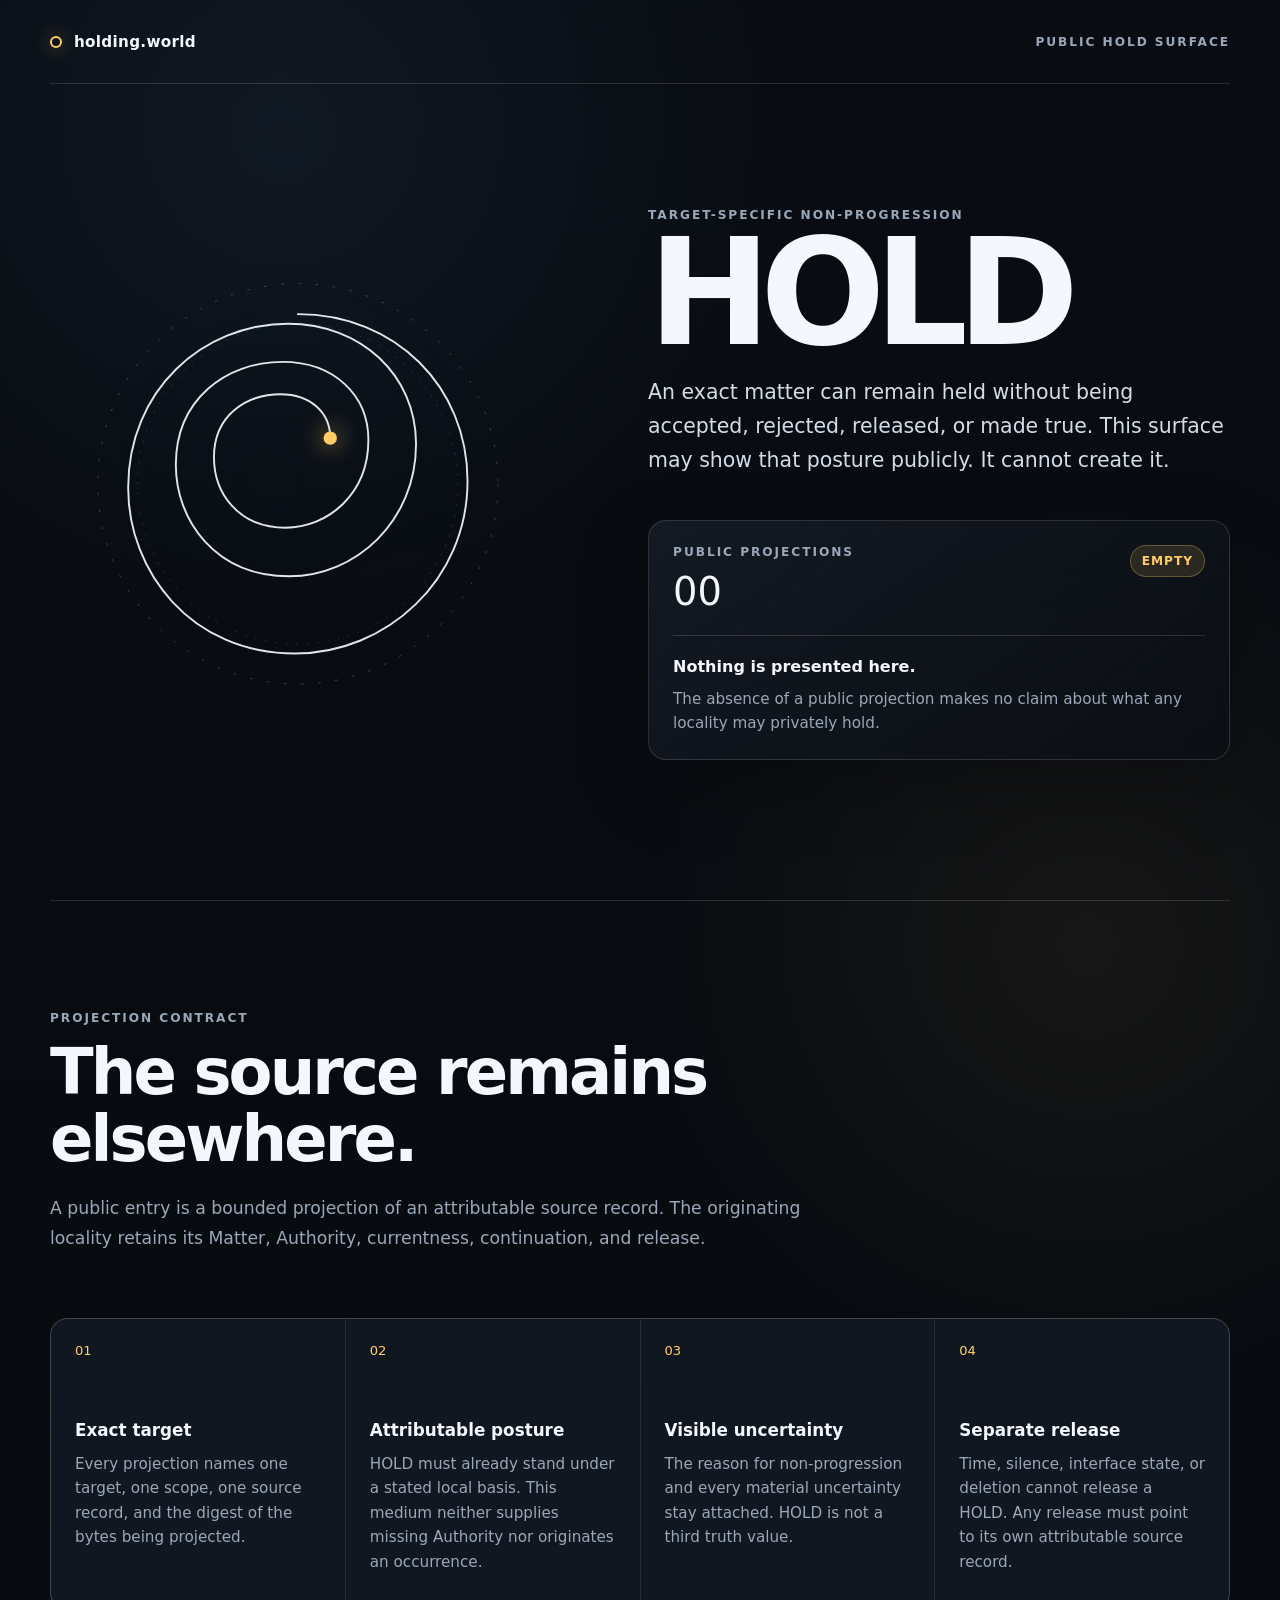
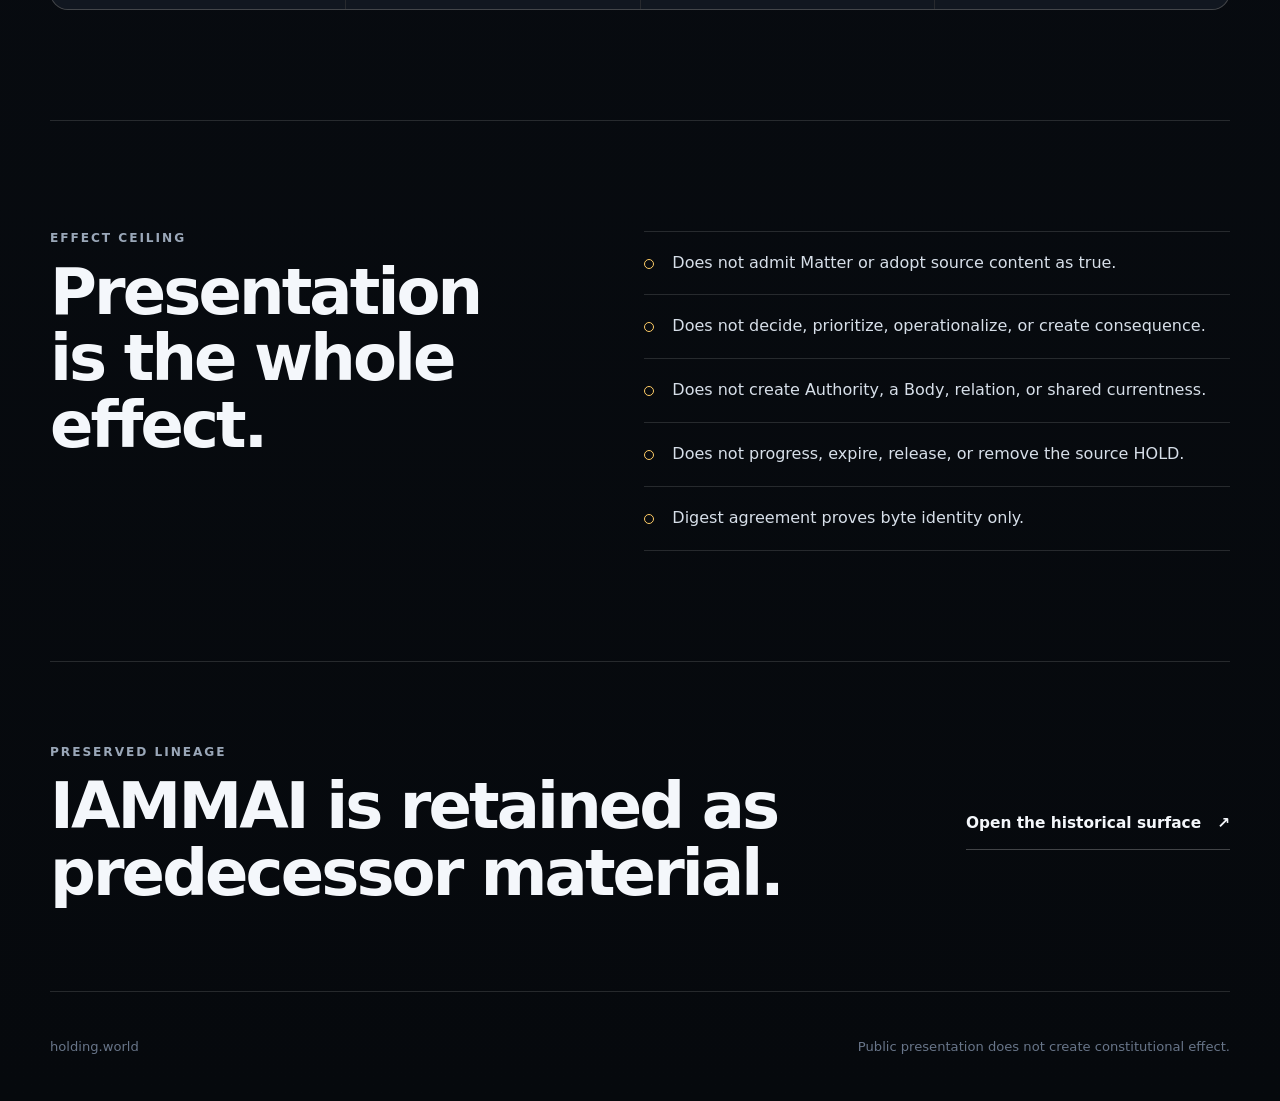
==== commit 14761cb4: "Replace IAMMAI landing page with public HOLD surface" ====
--- a/index.html
+++ b/index.html
@@ -3,396 +3,150 @@
   <head>
     <meta charset="UTF-8" />
     <meta name="viewport" content="width=device-width, initial-scale=1.0" />
-    <title>IAMMAI</title>
+    <meta name="color-scheme" content="dark" />
+    <title>HOLD — holding.world</title>
     <meta
       name="description"
-      content="IAMMAI is a public constitutional protocol for lawful standing, lawful passage, lawful continuity, and lawful consequence across human, machine, and hybrid systems."
+      content="A public projection surface for exact, target-specific HOLD records."
     />
-    <style>
-      :root {
-        --bg: #05070b;
-        --bg2: #0a0f16;
-        --fg: #eef3fb;
-        --muted: #9ba9bf;
-        --line: rgba(255, 255, 255, 0.12);
-        --line-2: rgba(255, 255, 255, 0.22);
-        --glow: rgba(157, 208, 255, 0.15);
-        --btn: #eef3fb;
-        --btn-fg: #05070b;
-        --btn2: rgba(255, 255, 255, 0.06);
-      }
-
-      * {
-        box-sizing: border-box;
-      }
-      html,
-      body {
-        margin: 0;
-        min-height: 100%;
-        background:
-          radial-gradient(
-            circle at 50% 35%,
-            rgba(98, 147, 205, 0.08),
-            transparent 28%
-          ),
-          radial-gradient(
-            circle at 50% 70%,
-            rgba(255, 255, 255, 0.03),
-            transparent 34%
-          ),
-          linear-gradient(180deg, var(--bg2), var(--bg));
-        color: var(--fg);
-        font-family:
-          Inter,
-          ui-sans-serif,
-          system-ui,
-          -apple-system,
-          BlinkMacSystemFont,
-          "Segoe UI",
-          sans-serif;
-        overflow-x: hidden;
-      }
-
-      .page {
-        min-height: 100vh;
-        display: grid;
-        place-items: center;
-        padding: 40px 20px 56px;
-        position: relative;
-        isolation: isolate;
-      }
-
-      .noise,
-      .vignette,
-      .grid {
-        position: fixed;
-        inset: 0;
-        pointer-events: none;
-      }
-
-      .grid {
-        background-image:
-          linear-gradient(rgba(255, 255, 255, 0.03) 1px, transparent 1px),
-          linear-gradient(90deg, rgba(255, 255, 255, 0.03) 1px, transparent 1px);
-        background-size: 56px 56px;
-        mask-image: radial-gradient(
-          circle at 50% 50%,
-          black 30%,
-          transparent 78%
-        );
-        opacity: 0.18;
-        z-index: -3;
-      }
-
-      .vignette {
-        background: radial-gradient(
-          circle at 50% 42%,
-          transparent 35%,
-          rgba(0, 0, 0, 0.45) 100%
-        );
-        z-index: -2;
-      }
-
-      .noise {
-        opacity: 0.04;
-        z-index: -1;
-        background-image: radial-gradient(
-          circle,
-          #fff 0.8px,
-          transparent 0.8px
-        );
-        background-size: 24px 24px;
-      }
-
-      .shell {
-        width: min(920px, 100%);
-        display: grid;
-        justify-items: center;
-        gap: 22px;
-        text-align: center;
-      }
-
-      .mark {
-        letter-spacing: 0.4em;
-        text-transform: uppercase;
-        font-size: 0.78rem;
-        color: var(--muted);
-        margin-bottom: 4px;
-      }
-
-      h1 {
-        margin: 0;
-        font-size: clamp(2.8rem, 8vw, 6.6rem);
-        line-height: 0.95;
-        letter-spacing: -0.06em;
-        font-weight: 700;
-      }
-
-      .sub {
-        width: min(760px, 100%);
-        margin: 0;
-        font-size: clamp(1rem, 2vw, 1.25rem);
-        line-height: 1.65;
-        color: #d6dfec;
-      }
-
-      .sub strong {
-        font-weight: 600;
-        color: var(--fg);
-      }
-
-      .cta-row {
-        display: flex;
-        gap: 12px;
-        flex-wrap: wrap;
-        justify-content: center;
-        margin-top: 4px;
-      }
-
-      .btn {
-        appearance: none;
-        border: 1px solid var(--line);
-        padding: 14px 20px;
-        min-width: 210px;
-        border-radius: 999px;
-        text-decoration: none;
-        color: var(--fg);
-        background: var(--btn2);
-        backdrop-filter: blur(8px);
-        font-weight: 600;
-        transition:
-          transform 180ms ease,
-          border-color 180ms ease,
-          background 180ms ease,
-          box-shadow 180ms ease;
-        box-shadow: 0 0 0 rgba(0, 0, 0, 0);
-      }
-
-      .btn:hover {
-        transform: translateY(-1px);
-        border-color: var(--line-2);
-        box-shadow: 0 10px 30px rgba(0, 0, 0, 0.28);
-      }
-
-      .btn.primary {
-        background: var(--btn);
-        color: var(--btn-fg);
-        border-color: transparent;
-      }
-
-      .ring-wrap {
-        position: relative;
-        width: min(72vw, 520px);
-        aspect-ratio: 1;
-        margin: 6px 0 10px;
-        display: grid;
-        place-items: center;
-        filter: drop-shadow(0 0 34px var(--glow));
-      }
-
-      .ring-wrap::before {
-        content: "";
-        position: absolute;
-        width: 72%;
-        height: 72%;
-        border-radius: 50%;
-        border: 1px solid rgba(255, 255, 255, 0.05);
-        box-shadow: inset 0 0 35px rgba(255, 255, 255, 0.025);
-      }
-
-      svg {
-        width: 100%;
-        height: 100%;
-        overflow: visible;
-      }
-
-      .ring {
-        fill: none;
-        stroke-linecap: round;
-        transform-origin: 50% 50%;
-        animation: spin 16s linear infinite;
-      }
-
-      .ring.r1 {
-        stroke: rgba(255, 255, 255, 0.92);
-        stroke-width: 1.35;
-        stroke-dasharray: 1 8;
-      }
-
-      .ring.r2 {
-        stroke: rgba(255, 255, 255, 0.35);
-        stroke-width: 1;
-        stroke-dasharray: 2 18;
-        animation-duration: 26s;
-        animation-direction: reverse;
-      }
-
-      .ring.r3 {
-        stroke: rgba(164, 218, 255, 0.38);
-        stroke-width: 0.9;
-        stroke-dasharray: 1 24;
-        animation-duration: 40s;
-      }
-
-      .spiral {
-        fill: none;
-        stroke: rgba(255, 255, 255, 0.95);
-        stroke-width: 1.5;
-        stroke-linecap: round;
-        stroke-linejoin: round;
-        animation: breathe 5.6s ease-in-out infinite;
-      }
-
-      .spiral.echo {
-        stroke: rgba(134, 196, 255, 0.22);
-        stroke-width: 1;
-        filter: blur(0.3px);
-        animation-duration: 7.8s;
-      }
-
-      .tag {
-        font-size: 0.83rem;
-        letter-spacing: 0.16em;
-        text-transform: uppercase;
-        color: var(--muted);
-        margin-top: 2px;
-      }
-
-      footer {
-        margin-top: 20px;
-        color: var(--muted);
-        font-size: 0.9rem;
-      }
-
-      @keyframes spin {
-        from {
-          transform: rotate(0deg);
-        }
-        to {
-          transform: rotate(360deg);
-        }
-      }
-
-      @keyframes breathe {
-        0%,
-        100% {
-          transform: scale(0.992);
-          opacity: 0.92;
-        }
-        50% {
-          transform: scale(1.008);
-          opacity: 1;
-        }
-      }
-
-      @media (max-width: 640px) {
-        .page {
-          padding-top: 28px;
-        }
-        .ring-wrap {
-          width: min(88vw, 460px);
-        }
-        .btn {
-          min-width: 100%;
-        }
-        .cta-row {
-          width: 100%;
-        }
-      }
-    </style>
+    <link rel="icon" href="./assets/hold-mark.svg" type="image/svg+xml" />
+    <link rel="stylesheet" href="./assets/styles.v1.css" />
   </head>
   <body>
-    <div class="grid"></div>
-    <div class="vignette"></div>
-    <div class="noise"></div>
+    <div class="ambient-grid" aria-hidden="true"></div>
 
-    <main class="page">
-      <section class="shell" aria-label="IAMMAI entry surface">
-        <div class="mark">Public Constitutional Body</div>
+    <header class="topbar">
+      <a class="wordmark" href="./" aria-label="holding.world home">
+        <span class="wordmark-mark" aria-hidden="true"></span>
+        <span>holding.world</span>
+      </a>
+          <span class="surface-label">Public HOLD surface</span>
+    </header>
 
-        <div class="ring-wrap" aria-hidden="true">
-          <svg
-            viewBox="0 0 600 600"
-            role="img"
-            aria-label="Geometric continuity loop"
-          >
-            <circle class="ring r2" cx="300" cy="300" r="250"></circle>
-            <circle class="ring r3" cx="300" cy="300" r="214"></circle>
-            <circle class="ring r1" cx="300" cy="300" r="178"></circle>
-
+    <main>
+      <section class="opening" aria-labelledby="page-title">
+        <div class="hold-mark" aria-hidden="true">
+          <svg viewBox="0 0 520 520" role="presentation">
+            <circle class="orbit orbit-one" cx="260" cy="260" r="210"></circle>
+            <circle class="orbit orbit-two" cx="260" cy="260" r="168"></circle>
             <path
-              class="spiral echo"
-              d="
-            M 300 145
-            C 385 145, 450 210, 450 292
-            C 450 387, 368 455, 286 455
-            C 190 455, 135 380, 135 307
-            C 135 208, 210 145, 296 145
-            C 364 145, 408 189, 408 252
-            C 408 330, 349 383, 287 383
-            C 214 383, 179 329, 179 276
-            C 179 210, 230 175, 286 175
-            C 336 175, 365 205, 365 248
-            C 365 302, 324 331, 286 331
-            C 244 331, 223 301, 223 270
-            C 223 233, 252 214, 284 214
-            C 311 214, 327 230, 327 252
-            C 327 279, 307 295, 287 295
-          "
-            />
-
-            <path
-              class="spiral"
-              d="
-            M 300 145
-            C 385 145, 450 210, 450 292
-            C 450 387, 368 455, 286 455
-            C 190 455, 135 380, 135 307
-            C 135 208, 210 145, 296 145
-            C 364 145, 408 189, 408 252
-            C 408 330, 349 383, 287 383
-            C 214 383, 179 329, 179 276
-            C 179 210, 230 175, 286 175
-            C 336 175, 365 205, 365 248
-            C 365 302, 324 331, 286 331
-            C 244 331, 223 301, 223 270
-            C 223 233, 252 214, 284 214
-            C 311 214, 327 230, 327 252
-            C 327 279, 307 295, 287 295
-          "
-            />
+              class="held-line"
+              d="M260 82 C363 82 438 159 438 257 C438 361 353 438 257 438 C148 438 82 352 82 264 C82 162 160 92 250 92 C326 92 384 146 384 218 C384 300 320 357 251 357 C174 357 132 299 132 240 C132 172 184 132 244 132 C298 132 334 167 334 214 C334 271 291 306 247 306 C197 306 172 269 172 232 C172 188 206 166 242 166 C273 166 294 185 294 212"
+            ></path>
+            <circle class="stop" cx="294" cy="212" r="7"></circle>
           </svg>
         </div>
 
-        <h1>IAMMAI</h1>
-
-        <p class="sub">
-          A <strong>constitutional body</strong> for lawful standing, passage,
-          continuity, contribution, and consequence across boundaries without
-          silent collapse.
-        </p>
-
-        <div class="cta-row">
-          <a
-            class="btn primary"
-            href="https://github.com/ia-mm-ai/IAMMAI/raw/main/protocol/IAMMAI_Public_Constitutional_Protocol_v1.0.pdf"
-            target="_blank"
-            rel="noopener noreferrer"
-            >Download IAMMAI</a
-          >
-          <a
-            class="btn"
-            href="https://github.com/ia-mm-ai/IAMMAI"
-            target="_blank"
-            rel="noopener noreferrer"
-            >See the Repository</a
-          >
+        <div class="opening-copy">
+          <p class="eyebrow">Target-specific non-progression</p>
+          <h1 id="page-title">HOLD</h1>
+          <p class="lead">
+            An exact matter can remain held without being accepted, rejected,
+            released, or made true. This surface may show that posture publicly.
+            It cannot create it.
+          </p>
         </div>
 
-        <div class="tag">Public constitutional protocol · open source body</div>
+        <article class="registry-card" aria-live="polite" aria-busy="true">
+          <div class="registry-heading">
+            <div>
+              <p class="card-label">Public projections</p>
+              <p class="registry-count" data-projection-count>—</p>
+            </div>
+            <span class="status-chip" data-registry-status>Checking</span>
+          </div>
+          <div class="registry-empty" data-registry-empty hidden>
+            <h2>Nothing is presented here.</h2>
+            <p>
+              The absence of a public projection makes no claim about what any
+              locality may privately hold.
+            </p>
+          </div>
+          <div class="projection-list" data-projection-list></div>
+          <p class="registry-error" data-registry-error hidden>
+            The public registry could not be verified. No HOLD is presented.
+          </p>
+        </article>
+      </section>
 
-        <footer>Rooted in public law. Carried in executable form.</footer>
+      <section class="contract" aria-labelledby="contract-title">
+        <div class="section-heading">
+          <p class="eyebrow">Projection contract</p>
+          <h2 id="contract-title">The source remains elsewhere.</h2>
+          <p>
+            A public entry is a bounded projection of an attributable source
+            record. The originating locality retains its Matter, Authority,
+            currentness, continuation, and release.
+          </p>
+        </div>
+
+        <div class="contract-grid">
+          <article>
+            <span class="ordinal">01</span>
+            <h3>Exact target</h3>
+            <p>
+              Every projection names one target, one scope, one source record,
+              and the digest of the bytes being projected.
+            </p>
+          </article>
+          <article>
+            <span class="ordinal">02</span>
+            <h3>Attributable posture</h3>
+            <p>
+              HOLD must already stand under a stated local basis. This medium
+              neither supplies missing Authority nor originates an occurrence.
+            </p>
+          </article>
+          <article>
+            <span class="ordinal">03</span>
+            <h3>Visible uncertainty</h3>
+            <p>
+              The reason for non-progression and every material uncertainty stay
+              attached. HOLD is not a third truth value.
+            </p>
+          </article>
+          <article>
+            <span class="ordinal">04</span>
+            <h3>Separate release</h3>
+            <p>
+              Time, silence, interface state, or deletion cannot release a HOLD.
+              Any release must point to its own attributable source record.
+            </p>
+          </article>
+        </div>
+      </section>
+
+      <section class="ceiling" aria-labelledby="ceiling-title">
+        <div>
+          <p class="eyebrow">Effect ceiling</p>
+          <h2 id="ceiling-title">Presentation is the whole effect.</h2>
+        </div>
+        <ul>
+          <li>Does not admit Matter or adopt source content as true.</li>
+          <li>Does not decide, prioritize, operationalize, or create consequence.</li>
+          <li>Does not create Authority, a Body, relation, or shared currentness.</li>
+          <li>Does not progress, expire, release, or remove the source HOLD.</li>
+          <li>Digest agreement proves byte identity only.</li>
+        </ul>
+      </section>
+
+      <section class="predecessor" aria-labelledby="predecessor-title">
+        <div>
+          <p class="eyebrow">Preserved lineage</p>
+          <h2 id="predecessor-title">IAMMAI is retained as predecessor material.</h2>
+        </div>
+        <a class="text-link" href="./archive/iammai/">
+          Open the historical surface
+          <span aria-hidden="true">↗</span>
+        </a>
       </section>
     </main>
+
+    <footer>
+      <span>holding.world</span>
+        <span>Public presentation does not create constitutional effect.</span>
+    </footer>
+
+    <script src="./assets/registry.v1.js" defer></script>
   </body>
 </html>
--- a/assets/styles.v1.css
+++ b/assets/styles.v1.css
@@ -0,0 +1,600 @@
+:root {
+  --bg: #070a0f;
+  --panel: rgba(16, 21, 29, 0.82);
+  --panel-strong: #111720;
+  --ink: #f4f7fb;
+  --muted: #9aa7b8;
+  --quiet: #687589;
+  --line: rgba(255, 255, 255, 0.13);
+  --line-strong: rgba(255, 255, 255, 0.24);
+  --hold: #ffcc66;
+  --hold-soft: rgba(255, 204, 102, 0.12);
+  --blue: #91c8ff;
+  font-family: Inter, ui-sans-serif, system-ui, -apple-system, BlinkMacSystemFont,
+    "Segoe UI", sans-serif;
+  color: var(--ink);
+  background: var(--bg);
+  font-synthesis: none;
+}
+
+* {
+  box-sizing: border-box;
+}
+
+html {
+  min-width: 320px;
+  background: var(--bg);
+  scroll-behavior: smooth;
+}
+
+body {
+  margin: 0;
+  min-height: 100vh;
+  background:
+    radial-gradient(circle at 22% 5%, rgba(56, 91, 132, 0.15), transparent 31rem),
+    radial-gradient(circle at 85% 35%, rgba(255, 204, 102, 0.06), transparent 28rem),
+    linear-gradient(180deg, #090d13 0%, #06090d 100%);
+  color: var(--ink);
+}
+
+a {
+  color: inherit;
+}
+
+.ambient-grid {
+  position: fixed;
+  inset: 0;
+  z-index: -1;
+  pointer-events: none;
+  background-image:
+    linear-gradient(rgba(255, 255, 255, 0.025) 1px, transparent 1px),
+    linear-gradient(90deg, rgba(255, 255, 255, 0.025) 1px, transparent 1px);
+  background-size: 64px 64px;
+  mask-image: linear-gradient(to bottom, black, transparent 78%);
+}
+
+.topbar,
+main,
+footer {
+  width: min(1180px, calc(100% - 40px));
+  margin-inline: auto;
+}
+
+.topbar {
+  min-height: 84px;
+  display: flex;
+  align-items: center;
+  justify-content: space-between;
+  gap: 24px;
+  border-bottom: 1px solid var(--line);
+}
+
+.wordmark {
+  display: inline-flex;
+  align-items: center;
+  gap: 12px;
+  text-decoration: none;
+  font-size: 0.95rem;
+  font-weight: 650;
+  letter-spacing: 0.02em;
+}
+
+.wordmark-mark {
+  width: 12px;
+  height: 12px;
+  border: 2px solid var(--hold);
+  border-radius: 50%;
+  box-shadow: 0 0 18px rgba(255, 204, 102, 0.35);
+}
+
+.surface-label,
+.eyebrow,
+.card-label {
+  color: var(--muted);
+  font-size: 0.76rem;
+  font-weight: 650;
+  letter-spacing: 0.16em;
+  text-transform: uppercase;
+}
+
+.opening {
+  min-height: calc(100vh - 84px);
+  display: grid;
+  grid-template-columns: minmax(280px, 0.92fr) minmax(320px, 1.08fr);
+  grid-template-rows: auto auto;
+  align-items: center;
+  column-gap: clamp(52px, 8vw, 120px);
+  padding: 72px 0 88px;
+}
+
+.hold-mark {
+  grid-row: 1 / span 2;
+  width: min(100%, 520px);
+  aspect-ratio: 1;
+  display: grid;
+  place-items: center;
+  filter: drop-shadow(0 0 34px rgba(145, 200, 255, 0.08));
+}
+
+.hold-mark svg {
+  width: 100%;
+  height: 100%;
+  overflow: visible;
+}
+
+.orbit,
+.held-line {
+  fill: none;
+}
+
+.orbit {
+  transform-origin: 50% 50%;
+  stroke-linecap: round;
+}
+
+.orbit-one {
+  stroke: rgba(255, 255, 255, 0.22);
+  stroke-width: 1;
+  stroke-dasharray: 2 16;
+  animation: orbit 42s linear infinite;
+}
+
+.orbit-two {
+  stroke: rgba(145, 200, 255, 0.22);
+  stroke-width: 1;
+  stroke-dasharray: 1 10;
+  animation: orbit 28s linear infinite reverse;
+}
+
+.held-line {
+  stroke: rgba(245, 248, 252, 0.92);
+  stroke-width: 2;
+  stroke-linecap: round;
+  stroke-linejoin: round;
+}
+
+.stop {
+  fill: var(--hold);
+  filter: drop-shadow(0 0 12px rgba(255, 204, 102, 0.9));
+  animation: pulse 3.8s ease-in-out infinite;
+}
+
+.opening-copy {
+  align-self: end;
+}
+
+.eyebrow,
+.card-label {
+  margin: 0 0 14px;
+}
+
+h1,
+h2,
+h3,
+p {
+  margin-top: 0;
+}
+
+h1 {
+  margin-bottom: 24px;
+  font-size: clamp(4.8rem, 12vw, 9.2rem);
+  line-height: 0.78;
+  letter-spacing: -0.075em;
+  font-weight: 720;
+}
+
+.lead {
+  max-width: 650px;
+  margin-bottom: 0;
+  color: #d4dce7;
+  font-size: clamp(1.05rem, 2vw, 1.28rem);
+  line-height: 1.68;
+}
+
+.registry-card {
+  align-self: start;
+  margin-top: 42px;
+  padding: 24px;
+  border: 1px solid var(--line);
+  border-radius: 18px;
+  background: linear-gradient(145deg, rgba(21, 27, 37, 0.92), rgba(10, 14, 20, 0.76));
+  box-shadow: 0 24px 70px rgba(0, 0, 0, 0.25);
+}
+
+.registry-heading {
+  display: flex;
+  justify-content: space-between;
+  gap: 24px;
+  align-items: flex-start;
+}
+
+.registry-count {
+  margin: 0;
+  font-size: 2.4rem;
+  line-height: 1;
+  font-variant-numeric: tabular-nums;
+}
+
+.status-chip {
+  display: inline-flex;
+  align-items: center;
+  min-height: 32px;
+  padding: 6px 11px;
+  border: 1px solid var(--line);
+  border-radius: 999px;
+  color: var(--muted);
+  background: rgba(255, 255, 255, 0.04);
+  font-size: 0.76rem;
+  font-weight: 650;
+  letter-spacing: 0.08em;
+  text-transform: uppercase;
+}
+
+.status-chip[data-state="empty"] {
+  border-color: rgba(255, 204, 102, 0.28);
+  color: var(--hold);
+  background: var(--hold-soft);
+}
+
+.status-chip[data-state="presented"] {
+  border-color: rgba(145, 200, 255, 0.35);
+  color: var(--blue);
+  background: rgba(145, 200, 255, 0.1);
+}
+
+.status-chip[data-state="unverified"] {
+  border-color: rgba(255, 135, 135, 0.35);
+  color: #ffb1b1;
+  background: rgba(255, 135, 135, 0.08);
+}
+
+.registry-empty,
+.registry-error,
+.projection-list:not(:empty) {
+  margin-top: 24px;
+  padding-top: 20px;
+  border-top: 1px solid var(--line);
+}
+
+.registry-empty h2,
+.projection h2 {
+  margin-bottom: 8px;
+  font-size: 1rem;
+  line-height: 1.4;
+}
+
+.registry-empty p,
+.registry-error,
+.projection p {
+  margin-bottom: 0;
+  color: var(--muted);
+  font-size: 0.95rem;
+  line-height: 1.6;
+}
+
+.projection + .projection {
+  margin-top: 18px;
+  padding-top: 18px;
+  border-top: 1px solid var(--line);
+}
+
+.projection-meta {
+  display: flex;
+  flex-wrap: wrap;
+  gap: 8px 18px;
+  color: var(--quiet);
+  font-size: 0.82rem;
+}
+
+.contract,
+.ceiling,
+.predecessor {
+  border-top: 1px solid var(--line);
+}
+
+.contract {
+  padding: 110px 0;
+}
+
+.section-heading {
+  max-width: 760px;
+}
+
+.section-heading h2,
+.ceiling h2,
+.predecessor h2,
+.archive-main h1 {
+  margin-bottom: 22px;
+  font-size: clamp(2.1rem, 5vw, 4.5rem);
+  line-height: 1.04;
+  letter-spacing: -0.045em;
+  font-weight: 660;
+}
+
+.section-heading > p:last-child,
+.archive-lead {
+  color: var(--muted);
+  font-size: 1.08rem;
+  line-height: 1.72;
+}
+
+.contract-grid {
+  display: grid;
+  grid-template-columns: repeat(4, 1fr);
+  gap: 1px;
+  margin-top: 64px;
+  border: 1px solid var(--line);
+  border-radius: 18px;
+  overflow: hidden;
+  background: var(--line);
+}
+
+.contract-grid article {
+  min-height: 290px;
+  padding: 24px;
+  background: var(--panel-strong);
+}
+
+.ordinal {
+  display: block;
+  margin-bottom: 62px;
+  color: var(--hold);
+  font-size: 0.82rem;
+  font-variant-numeric: tabular-nums;
+}
+
+.contract-grid h3 {
+  margin-bottom: 12px;
+  font-size: 1.05rem;
+}
+
+.contract-grid p {
+  margin-bottom: 0;
+  color: var(--muted);
+  font-size: 0.95rem;
+  line-height: 1.62;
+}
+
+.ceiling {
+  display: grid;
+  grid-template-columns: 0.9fr 1.1fr;
+  gap: clamp(50px, 9vw, 130px);
+  padding: 110px 0;
+}
+
+.ceiling ul {
+  margin: 0;
+  padding: 0;
+  list-style: none;
+  border-top: 1px solid var(--line);
+}
+
+.ceiling li {
+  position: relative;
+  padding: 19px 0 19px 28px;
+  border-bottom: 1px solid var(--line);
+  color: #d7dfe9;
+  font-size: 1rem;
+  line-height: 1.55;
+}
+
+.ceiling li::before {
+  content: "";
+  position: absolute;
+  left: 0;
+  top: 27px;
+  width: 8px;
+  height: 8px;
+  border: 1px solid var(--hold);
+  border-radius: 50%;
+}
+
+.predecessor {
+  min-height: 330px;
+  display: flex;
+  align-items: center;
+  justify-content: space-between;
+  gap: 60px;
+  padding: 78px 0;
+}
+
+.predecessor h2 {
+  max-width: 780px;
+  margin-bottom: 0;
+}
+
+.text-link {
+  flex: none;
+  display: inline-flex;
+  align-items: center;
+  gap: 16px;
+  min-height: 48px;
+  padding-bottom: 6px;
+  border-bottom: 1px solid var(--line-strong);
+  text-decoration: none;
+  font-size: 0.96rem;
+  font-weight: 620;
+}
+
+.text-link:hover {
+  border-color: var(--hold);
+}
+
+footer {
+  min-height: 110px;
+  display: flex;
+  align-items: center;
+  justify-content: space-between;
+  gap: 30px;
+  border-top: 1px solid var(--line);
+  color: var(--quiet);
+  font-size: 0.82rem;
+}
+
+.archive-main {
+  min-height: calc(100vh - 194px);
+  display: grid;
+  grid-template-columns: minmax(0, 1fr) minmax(300px, 0.76fr);
+  align-items: center;
+  gap: clamp(60px, 10vw, 150px);
+  padding: 90px 0;
+}
+
+.archive-panel {
+  padding: 28px;
+  border: 1px solid var(--line);
+  border-radius: 18px;
+  background: var(--panel);
+}
+
+.archive-panel dl {
+  margin: 0;
+}
+
+.archive-panel div {
+  display: grid;
+  grid-template-columns: 130px 1fr;
+  gap: 16px;
+  padding: 16px 0;
+  border-bottom: 1px solid var(--line);
+}
+
+.archive-panel div:first-child {
+  padding-top: 0;
+}
+
+.archive-panel div:last-child {
+  padding-bottom: 0;
+  border-bottom: 0;
+}
+
+.archive-panel dt {
+  color: var(--quiet);
+  font-size: 0.78rem;
+  letter-spacing: 0.08em;
+  text-transform: uppercase;
+}
+
+.archive-panel dd {
+  margin: 0;
+  color: #d7dfe9;
+  font-size: 0.9rem;
+  line-height: 1.55;
+  overflow-wrap: anywhere;
+}
+
+.archive-actions {
+  display: flex;
+  flex-wrap: wrap;
+  gap: 18px 28px;
+  margin-top: 34px;
+}
+
+@keyframes orbit {
+  to {
+    transform: rotate(360deg);
+  }
+}
+
+@keyframes pulse {
+  0%,
+  100% {
+    opacity: 0.72;
+  }
+  50% {
+    opacity: 1;
+  }
+}
+
+@media (prefers-reduced-motion: reduce) {
+  *,
+  *::before,
+  *::after {
+    scroll-behavior: auto !important;
+    animation-duration: 0.01ms !important;
+    animation-iteration-count: 1 !important;
+  }
+}
+
+@media (max-width: 900px) {
+  .opening {
+    min-height: auto;
+    grid-template-columns: 1fr;
+    padding-top: 42px;
+  }
+
+  .hold-mark {
+    grid-row: auto;
+    width: min(74vw, 430px);
+    margin-inline: auto;
+  }
+
+  .opening-copy {
+    margin-top: 20px;
+  }
+
+  .registry-card {
+    margin-top: 40px;
+  }
+
+  .contract-grid {
+    grid-template-columns: repeat(2, 1fr);
+  }
+
+  .ceiling,
+  .archive-main {
+    grid-template-columns: 1fr;
+  }
+}
+
+@media (max-width: 620px) {
+  .topbar,
+  main,
+  footer {
+    width: min(100% - 28px, 1180px);
+  }
+
+  .surface-label {
+    display: none;
+  }
+
+  .opening {
+    padding-bottom: 64px;
+  }
+
+  .hold-mark {
+    width: min(88vw, 390px);
+  }
+
+  h1 {
+    font-size: clamp(4.6rem, 27vw, 7rem);
+  }
+
+  .contract,
+  .ceiling {
+    padding: 78px 0;
+  }
+
+  .contract-grid {
+    grid-template-columns: 1fr;
+  }
+
+  .contract-grid article {
+    min-height: auto;
+  }
+
+  .ordinal {
+    margin-bottom: 38px;
+  }
+
+  .predecessor,
+  footer {
+    align-items: flex-start;
+    flex-direction: column;
+    justify-content: center;
+  }
+
+  .predecessor {
+    gap: 34px;
+  }
+}
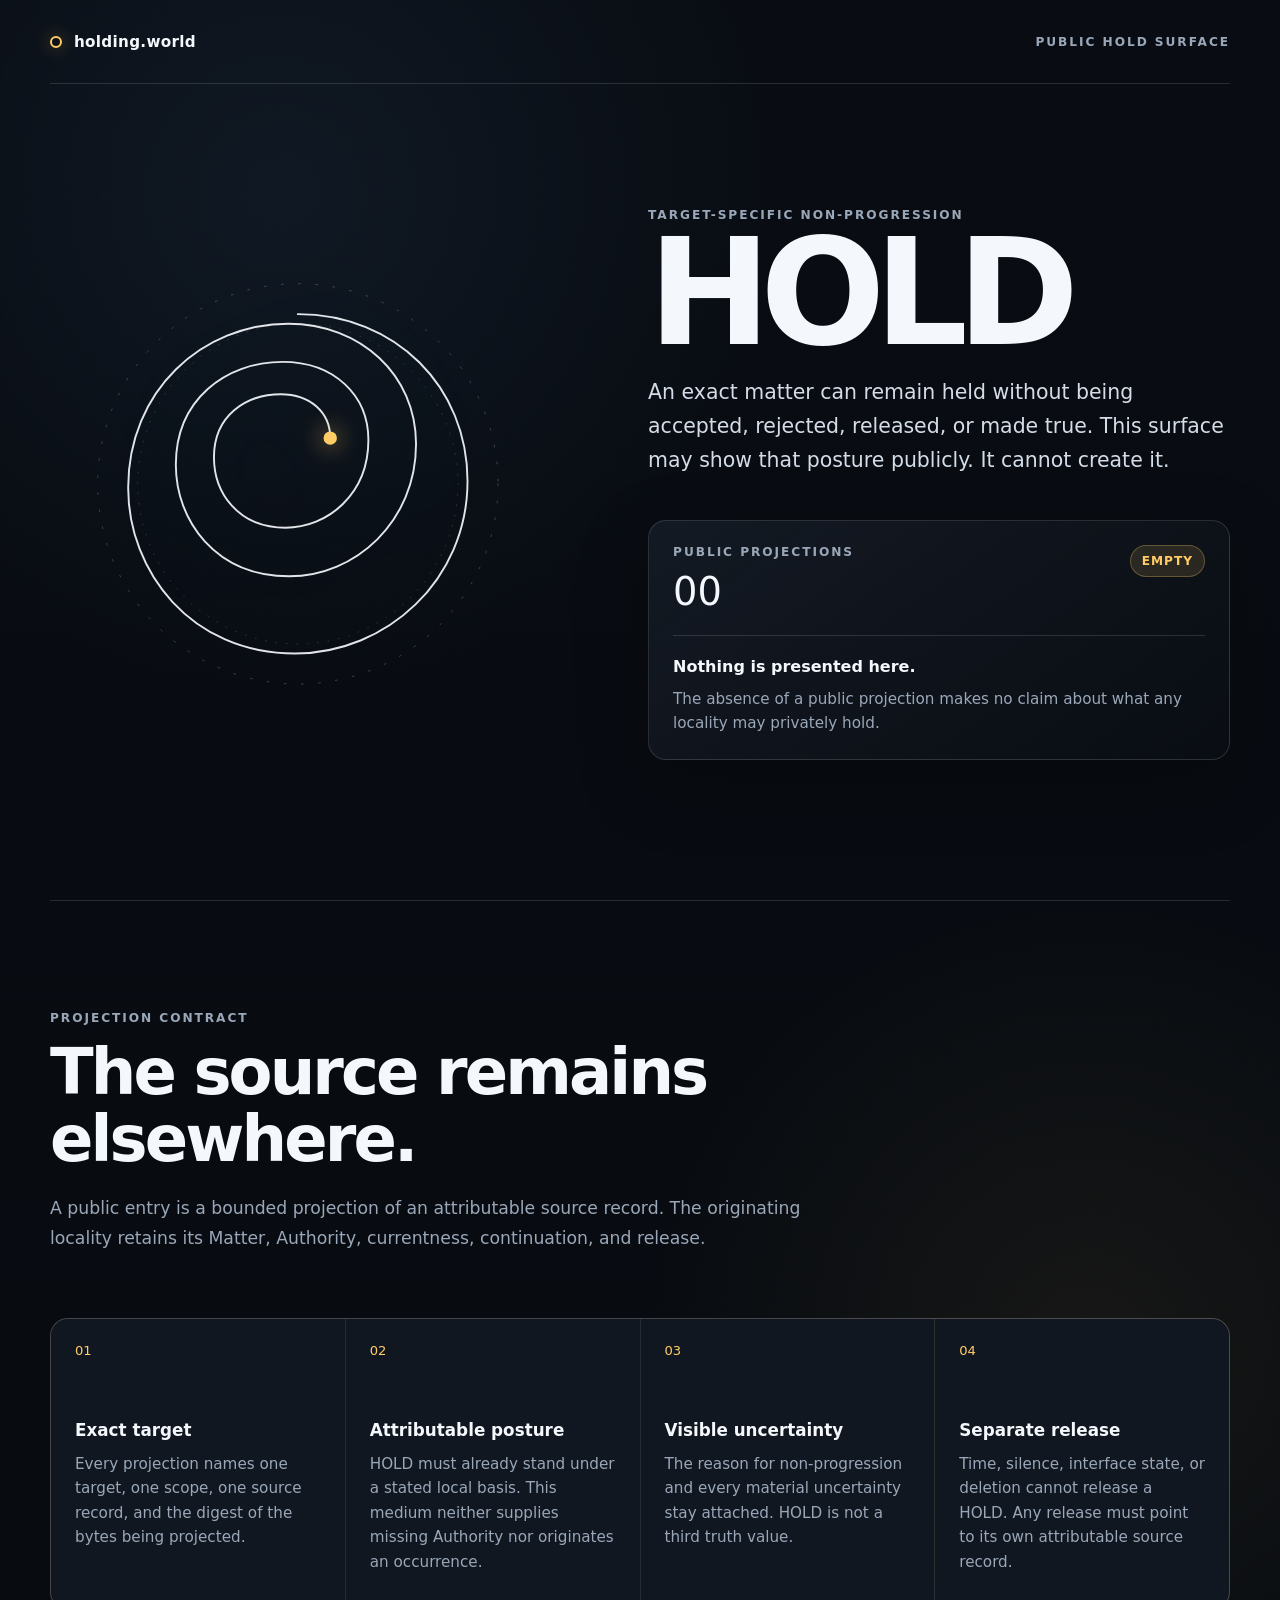
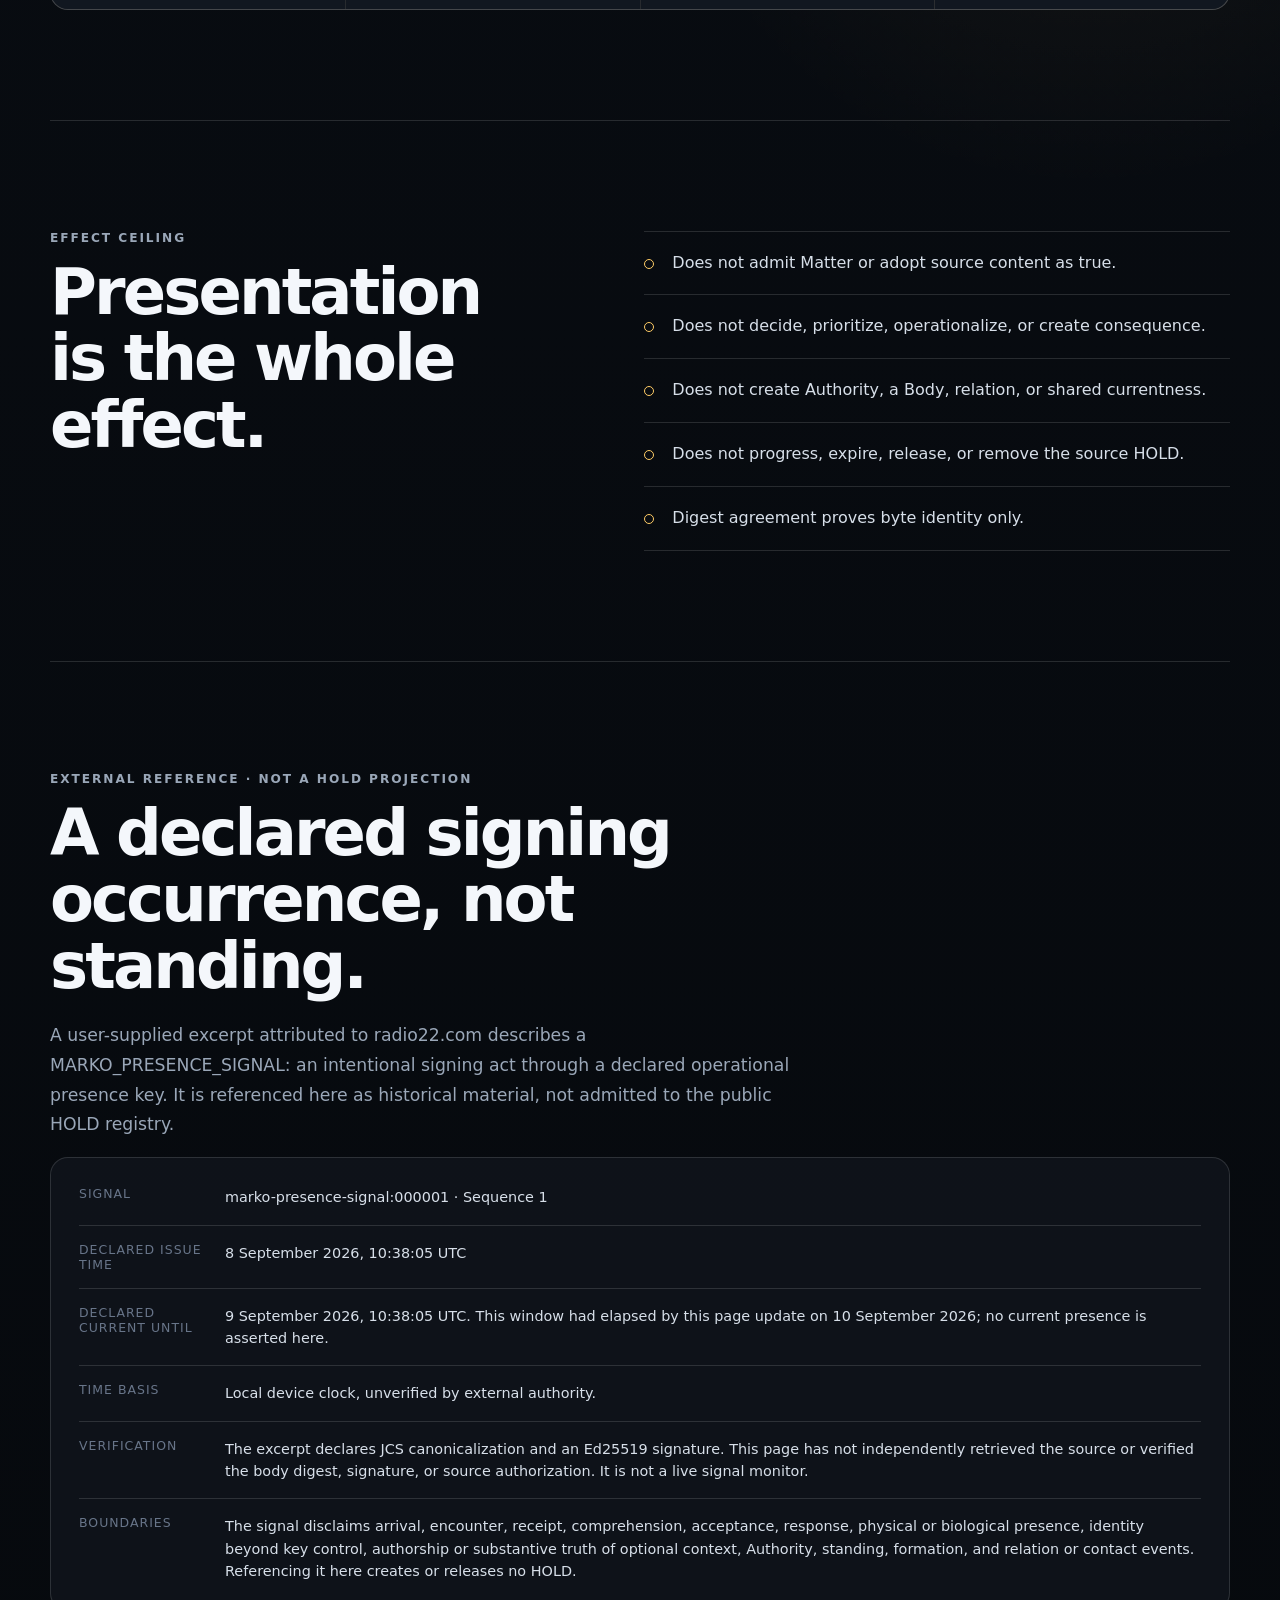
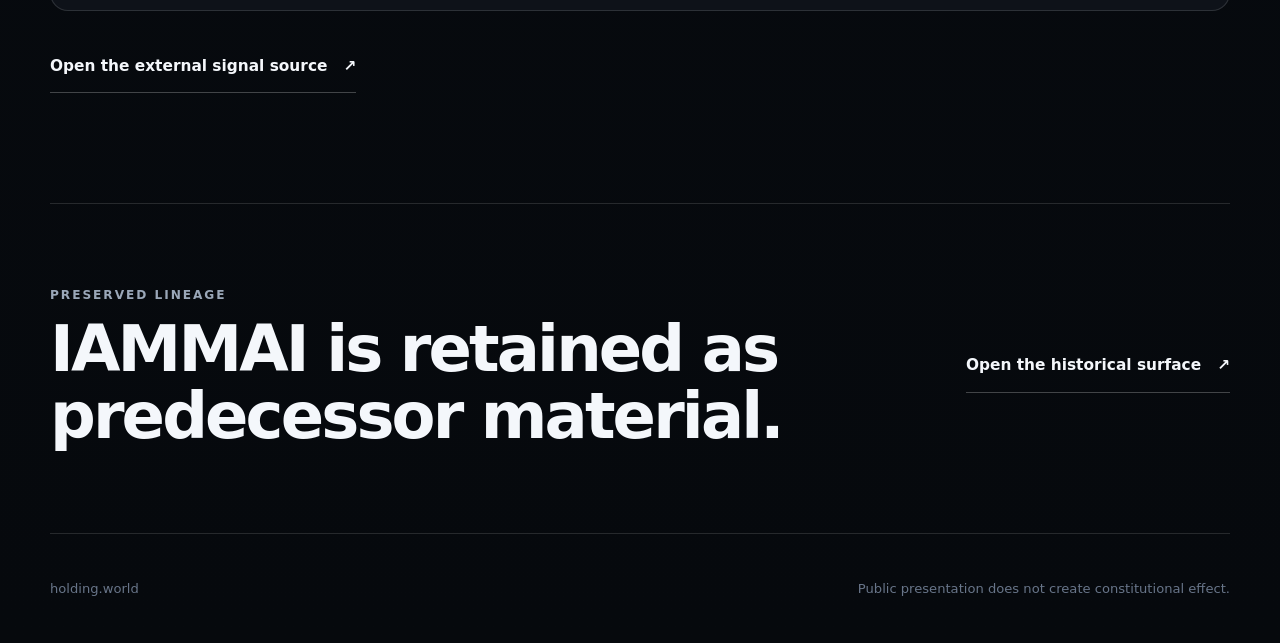
==== commit ca7a9593: "Add bounded historical radio22 presence reference to homepage Co-authored-by: ia-mm-ai <246103956+ia" ====
--- a/index.html
+++ b/index.html
@@ -130,6 +130,71 @@
         </ul>
       </section>
 
+      <section class="contract" aria-labelledby="presence-title">
+        <div class="section-heading">
+          <p class="eyebrow">External reference · Not a HOLD projection</p>
+          <h2 id="presence-title">A declared signing occurrence, not standing.</h2>
+          <p>
+            A user-supplied excerpt attributed to radio22.com describes a
+            MARKO_PRESENCE_SIGNAL: an intentional signing act through a declared
+            operational presence key. It is referenced here as historical
+            material, not admitted to the public HOLD registry.
+          </p>
+        </div>
+
+        <div class="archive-panel">
+          <dl>
+            <div>
+              <dt>Signal</dt>
+              <dd>marko-presence-signal:000001 · Sequence 1</dd>
+            </div>
+            <div>
+              <dt>Declared issue time</dt>
+              <dd><time datetime="2026-09-08T10:38:05Z">8 September 2026, 10:38:05 UTC</time></dd>
+            </div>
+            <div>
+              <dt>Declared current until</dt>
+              <dd>
+                <time datetime="2026-09-09T10:38:05Z">9 September 2026, 10:38:05 UTC</time>.
+                This window had elapsed by this page update on
+                <time datetime="2026-09-10">10 September 2026</time>;
+                no current presence is asserted here.
+              </dd>
+            </div>
+            <div>
+              <dt>Time basis</dt>
+              <dd>Local device clock, unverified by external authority.</dd>
+            </div>
+            <div>
+              <dt>Verification</dt>
+              <dd>
+                The excerpt declares JCS canonicalization and an Ed25519
+                signature. This page has not independently retrieved the source
+                or verified the body digest, signature, or source authorization.
+                It is not a live signal monitor.
+              </dd>
+            </div>
+            <div>
+              <dt>Boundaries</dt>
+              <dd>
+                The signal disclaims arrival, encounter, receipt, comprehension,
+                acceptance, response, physical or biological presence, identity
+                beyond key control, authorship or substantive truth of optional
+                context, Authority, standing, formation, and relation or contact
+                events. Referencing it here creates or releases no HOLD.
+              </dd>
+            </div>
+          </dl>
+        </div>
+
+        <div class="archive-actions">
+          <a class="text-link" href="https://radio22.com/signal.json">
+            Open the external signal source
+            <span aria-hidden="true">↗</span>
+          </a>
+        </div>
+      </section>
+
       <section class="predecessor" aria-labelledby="predecessor-title">
         <div>
           <p class="eyebrow">Preserved lineage</p>
